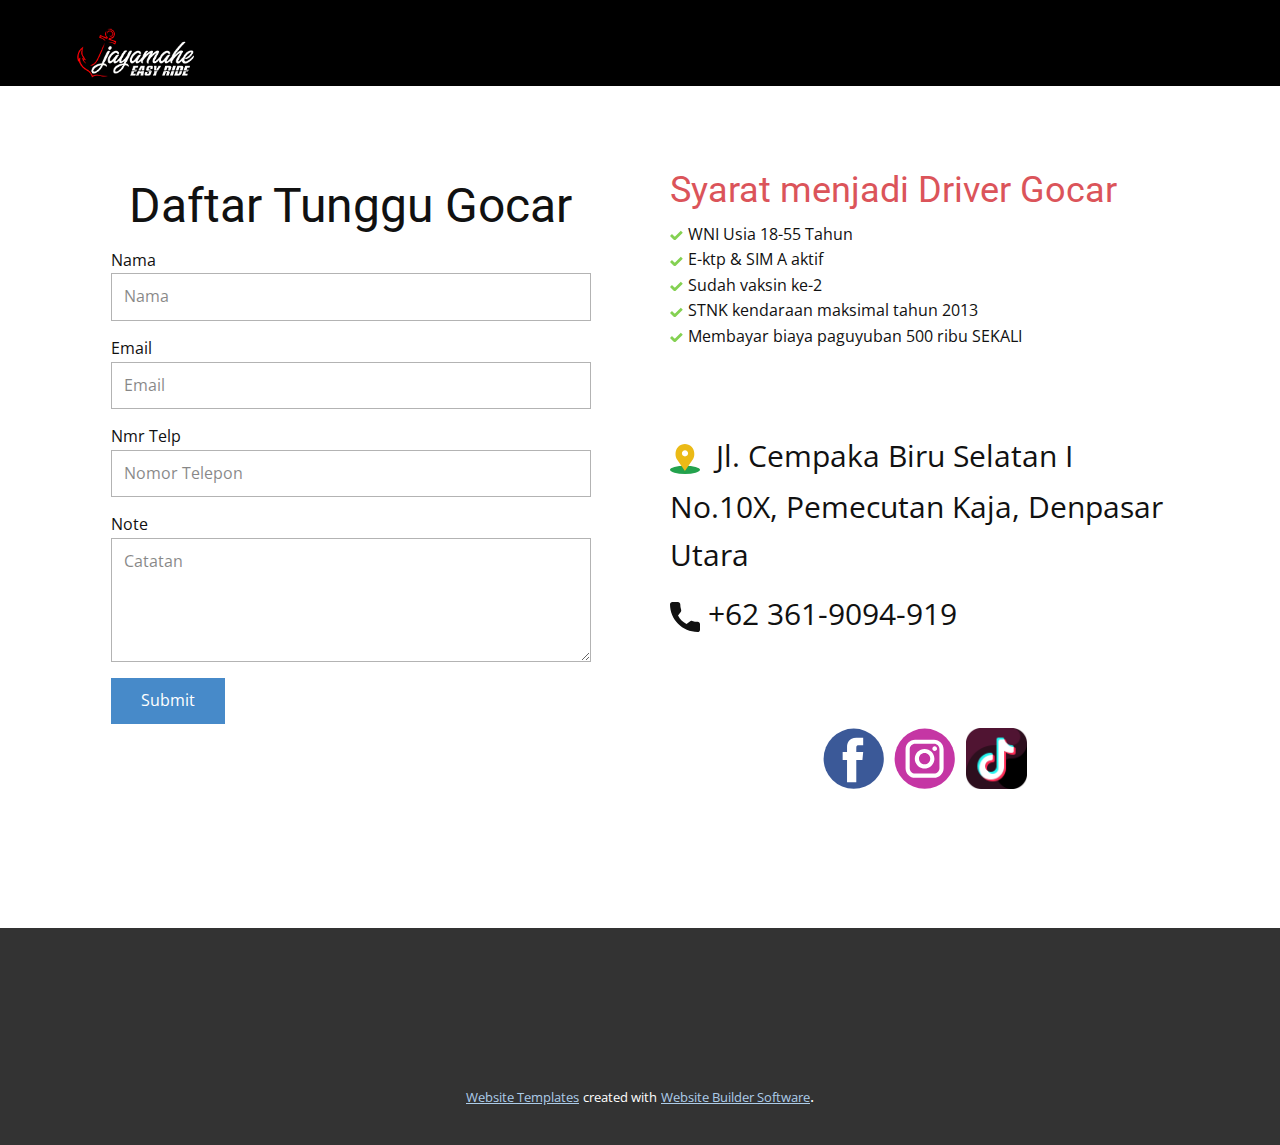
==== index.html @ 1e6f4c0f "push" ====
<!DOCTYPE html>
<html style="font-size: 16px;" lang="en"><head>
    <meta name="viewport" content="width=device-width, initial-scale=1.0">
    <meta charset="utf-8">
    <meta name="keywords" content="Ikuti Kami, Daftar Tunggu Gocar">
    <meta name="description" content="">
    <title>Main</title>
    <link rel="stylesheet" href="nicepage.css" media="screen">
<link rel="stylesheet" href="Main.css" media="screen">
    <script class="u-script" type="text/javascript" src="jquery.js" defer=""></script>
    <script class="u-script" type="text/javascript" src="nicepage.js" defer=""></script>
    <meta name="generator" content="Nicepage 5.5.0, nicepage.com">
    <meta name="referrer" content="origin">
    <link id="u-theme-google-font" rel="stylesheet" href="https://fonts.googleapis.com/css?family=Roboto:100,100i,300,300i,400,400i,500,500i,700,700i,900,900i|Open+Sans:300,300i,400,400i,500,500i,600,600i,700,700i,800,800i">
    
    
    <script type="application/ld+json">{
		"@context": "http://schema.org",
		"@type": "Organization",
		"name": "",
		"logo": "images/WhiteLogo.webp"
}</script>
    <meta name="theme-color" content="#478ac9">
    <meta property="og:title" content="Main">
    <meta property="og:type" content="website">
  <meta data-intl-tel-input-cdn-path="intlTelInput/"></head>
  <body data-home-page="Main.html" data-home-page-title="Main" class="u-body u-xl-mode" data-lang="en"><header class="u-black u-clearfix u-header u-header" id="sec-174e"><div class="u-clearfix u-sheet u-valign-middle-lg u-valign-middle-md u-valign-middle-sm u-valign-middle-xl u-sheet-1">
        <a href="Main.html" class="u-image u-logo u-image-1" data-image-width="200" data-image-height="97" title="Main">
          <img src="images/WhiteLogo.webp" class="u-logo-image u-logo-image-1">
        </a>
      </div></header>
    <section class="u-clearfix u-section-1" id="sec-d362">
      <div class="u-clearfix u-sheet u-sheet-1">
        <div class="u-clearfix u-expanded-width u-layout-wrap u-layout-wrap-1">
          <div class="u-layout">
            <div class="u-layout-row">
              <div class="u-size-30">
                <div class="u-layout-col">
                  <div class="u-container-style u-layout-cell u-size-60 u-layout-cell-1">
                    <div class="u-container-layout u-container-layout-1">
                      <h1 class="u-text u-text-default u-title u-text-1">Daftar Tunggu Gocar</h1>
                      <div class="u-form u-form-1">
                        <form action="https://forms.nicepagesrv.com/v2/form/process" class="u-clearfix u-form-spacing-15 u-form-vertical u-inner-form" style="padding: 15px;" source="email" name="form">
                          <div class="u-form-group u-form-name u-label-top">
                            <label for="name-6797" class="u-label">Nama</label>
                            <input type="text" placeholder="Nama" id="name-6797" name="name" class="u-border-1 u-border-grey-30 u-input u-input-rectangle" required="">
                          </div>
                          <div class="u-form-email u-form-group u-label-top">
                            <label for="email-6797" class="u-label">Email</label>
                            <input type="email" placeholder="Email" id="email-6797" name="email" class="u-border-1 u-border-grey-30 u-input u-input-rectangle" required="">
                          </div>
                          <div class="u-form-group u-form-phone u-label-top">
                            <label for="phone-41a3" class="u-label">Nmr Telp</label>
                            <input type="tel" pattern="\+?\d{0,3}[\s\(\-]?([0-9]{2,3})[\s\)\-]?([\s\-]?)([0-9]{3})[\s\-]?([0-9]{2})[\s\-]?([0-9]{2})" placeholder="Nomor Telepon" id="phone-41a3" name="phone" class="u-border-1 u-border-grey-30 u-input u-input-rectangle" required="">
                          </div>
                          <div class="u-form-group u-form-message u-label-top">
                            <label for="message-6797" class="u-label">Note</label>
                            <textarea placeholder="Catatan" rows="4" cols="50" id="message-6797" name="message" class="u-border-1 u-border-grey-30 u-input u-input-rectangle" required=""></textarea>
                          </div>
                          <div class="u-align-left u-form-group u-form-submit u-label-top">
                            <a href="#" class="u-btn u-btn-submit u-button-style">Submit</a>
                            <input type="submit" value="submit" class="u-form-control-hidden">
                          </div>
                          <div class="u-form-send-message u-form-send-success">Thank you! Your message has been sent.</div>
                          <div class="u-form-send-error u-form-send-message">Unable to send your message. Please fix errors then try again.</div>
                          <input type="hidden" value="" name="recaptchaResponse">
                          <input type="hidden" name="formServices" value="bad738de-72a5-4e34-bc03-6513966a2098">
                        </form>
                      </div>
                    </div>
                  </div>
                </div>
              </div>
              <div class="u-size-30">
                <div class="u-layout-col">
                  <div class="u-container-style u-layout-cell u-size-30 u-layout-cell-2">
                    <div class="u-container-layout u-container-layout-2">
                      <h2 class="u-subtitle u-text u-text-default u-text-palette-2-base u-text-2">Syarat menjadi Driver Gocar</h2>
                      <ul class="u-custom-list u-text u-text-default u-text-3">
                        <li>
                          <div class="u-list-icon u-list-icon-1">
                            <svg class="u-svg-content" viewBox="0 0 512 512" id="svg-a9ae"><path d="m433.1 67.1-231.8 231.9c-6.2 6.2-16.4 6.2-22.6 0l-99.8-99.8-78.9 78.8 150.5 150.5c10.5 10.5 24.6 16.3 39.4 16.3 14.8 0 29-5.9 39.4-16.3l282.7-282.5z" fill="currentColor"></path></svg>
                          </div>
                        </li>
                        <li>WNI Usia 18-55 Tahun</li>
                        <li>
                          <div class="u-list-icon u-list-icon-1">
                            <svg class="u-svg-content" viewBox="0 0 512 512" id="svg-a9ae"><path d="m433.1 67.1-231.8 231.9c-6.2 6.2-16.4 6.2-22.6 0l-99.8-99.8-78.9 78.8 150.5 150.5c10.5 10.5 24.6 16.3 39.4 16.3 14.8 0 29-5.9 39.4-16.3l282.7-282.5z" fill="currentColor"></path></svg>
                          </div>E-ktp &amp; SIM A aktif
                        </li>
                        <li>
                          <div class="u-list-icon u-list-icon-3">
                            <svg class="u-svg-content" viewBox="0 0 512 512" id="svg-a9ae"><path d="m433.1 67.1-231.8 231.9c-6.2 6.2-16.4 6.2-22.6 0l-99.8-99.8-78.9 78.8 150.5 150.5c10.5 10.5 24.6 16.3 39.4 16.3 14.8 0 29-5.9 39.4-16.3l282.7-282.5z" fill="currentColor"></path></svg>
                          </div>Sudah vaksin ke-2
                        </li>
                        <li>
                          <div class="u-list-icon u-list-icon-1">
                            <svg class="u-svg-content" viewBox="0 0 512 512" id="svg-a9ae"><path d="m433.1 67.1-231.8 231.9c-6.2 6.2-16.4 6.2-22.6 0l-99.8-99.8-78.9 78.8 150.5 150.5c10.5 10.5 24.6 16.3 39.4 16.3 14.8 0 29-5.9 39.4-16.3l282.7-282.5z" fill="currentColor"></path></svg>
                          </div>STNK kendaraan maksimal tahun 2013
                        </li>
                        <li>
                          <div class="u-list-icon u-list-icon-1">
                            <svg class="u-svg-content" viewBox="0 0 512 512" id="svg-a9ae"><path d="m433.1 67.1-231.8 231.9c-6.2 6.2-16.4 6.2-22.6 0l-99.8-99.8-78.9 78.8 150.5 150.5c10.5 10.5 24.6 16.3 39.4 16.3 14.8 0 29-5.9 39.4-16.3l282.7-282.5z" fill="currentColor"></path></svg>
                          </div>Membayar biaya paguyuban 500 ribu SEKALI
                        </li>
                      </ul>
                      <p class="u-text u-text-default u-text-4"><span class="u-icon u-icon-1"><svg class="u-svg-content" viewBox="0 0 58 58" x="0px" y="0px" style="width: 1em; height: 1em;"><ellipse style="fill:#23A24D;" cx="29" cy="50" rx="29" ry="8"></ellipse><path style="fill:#EBBA16;" d="M41.676,5.324L41.676,5.324c-7.098-7.098-18.607-7.098-25.706,0h0
	C9.574,11.72,8.855,23.763,14.282,31l14.541,21l14.541-21C48.792,23.763,48.072,11.72,41.676,5.324z M29,24c-3.314,0-6-2.686-6-6
	s2.686-6,6-6s6,2.686,6,6S32.314,24,29,24z"></path></svg><img></span>&nbsp;​&nbsp;Jl. Cempaka Biru Selatan I No.10X, Pemecutan Kaja, Denpasar Utara
                      </p>
                      <a href="https://nicepage.com/c/sports-html-templates" class="u-active-none u-bottom-left-radius-0 u-bottom-right-radius-0 u-btn u-btn-rectangle u-button-style u-hover-none u-none u-radius-0 u-top-left-radius-0 u-top-right-radius-0 u-btn-2"><span class="u-icon"><svg class="u-svg-content" viewBox="0 0 405.333 405.333" x="0px" y="0px" style="width: 1em; height: 1em;"><path d="M373.333,266.88c-25.003,0-49.493-3.904-72.704-11.563c-11.328-3.904-24.192-0.896-31.637,6.699l-46.016,34.752    c-52.8-28.181-86.592-61.952-114.389-114.368l33.813-44.928c8.512-8.512,11.563-20.971,7.915-32.64    C142.592,81.472,138.667,56.96,138.667,32c0-17.643-14.357-32-32-32H32C14.357,0,0,14.357,0,32    c0,205.845,167.488,373.333,373.333,373.333c17.643,0,32-14.357,32-32V298.88C405.333,281.237,390.976,266.88,373.333,266.88z"></path></svg><img></span>&nbsp;+62 361-9094-919
                      </a>
                    </div>
                  </div>
                  <div class="u-align-center u-container-style u-layout-cell u-size-30 u-layout-cell-3">
                    <div class="u-container-layout u-container-layout-3">
                      <div class="u-align-center u-social-icons u-spacing-10 u-social-icons-1">
                        <a class="u-social-url" title="facebook" target="_blank" href="https://www.facebook.com/JayamaheEasyRide"><span class="u-icon u-social-facebook u-social-icon u-icon-3"><svg class="u-svg-link" preserveAspectRatio="xMidYMin slice" viewBox="0 0 112 112" style=""><use xmlns:xlink="http://www.w3.org/1999/xlink" xlink:href="#svg-a585"></use></svg><svg class="u-svg-content" viewBox="0 0 112 112" x="0" y="0" id="svg-a585"><circle fill="currentColor" cx="56.1" cy="56.1" r="55"></circle><path fill="#FFFFFF" d="M73.5,31.6h-9.1c-1.4,0-3.6,0.8-3.6,3.9v8.5h12.6L72,58.3H60.8v40.8H43.9V58.3h-8V43.9h8v-9.2
c0-6.7,3.1-17,17-17h12.5v13.9H73.5z"></path></svg></span>
                        </a>
                        <a class="u-social-url" title="instagram" target="_blank" href="https://www.instagram.com/jayamaheeasyride"><span class="u-icon u-social-icon u-social-instagram u-icon-4"><svg class="u-svg-link" preserveAspectRatio="xMidYMin slice" viewBox="0 0 112 112" style=""><use xmlns:xlink="http://www.w3.org/1999/xlink" xlink:href="#svg-fb38"></use></svg><svg class="u-svg-content" viewBox="0 0 112 112" x="0" y="0" id="svg-fb38"><circle fill="currentColor" cx="56.1" cy="56.1" r="55"></circle><path fill="#FFFFFF" d="M55.9,38.2c-9.9,0-17.9,8-17.9,17.9C38,66,46,74,55.9,74c9.9,0,17.9-8,17.9-17.9C73.8,46.2,65.8,38.2,55.9,38.2
z M55.9,66.4c-5.7,0-10.3-4.6-10.3-10.3c-0.1-5.7,4.6-10.3,10.3-10.3c5.7,0,10.3,4.6,10.3,10.3C66.2,61.8,61.6,66.4,55.9,66.4z"></path><path fill="#FFFFFF" d="M74.3,33.5c-2.3,0-4.2,1.9-4.2,4.2s1.9,4.2,4.2,4.2s4.2-1.9,4.2-4.2S76.6,33.5,74.3,33.5z"></path><path fill="#FFFFFF" d="M73.1,21.3H38.6c-9.7,0-17.5,7.9-17.5,17.5v34.5c0,9.7,7.9,17.6,17.5,17.6h34.5c9.7,0,17.5-7.9,17.5-17.5V38.8
C90.6,29.1,82.7,21.3,73.1,21.3z M83,73.3c0,5.5-4.5,9.9-9.9,9.9H38.6c-5.5,0-9.9-4.5-9.9-9.9V38.8c0-5.5,4.5-9.9,9.9-9.9h34.5
c5.5,0,9.9,4.5,9.9,9.9V73.3z"></path></svg></span>
                        </a>
                        <a class="u-social-url" target="_blank" data-type="Custom" title="Custom" href="https://www.tiktok.com/@jayamaheeasyride"><span class="u-file-icon u-icon u-social-custom u-social-icon u-icon-5"><img src="images/2504942.png" alt=""></span>
                        </a>
                      </div>
                    </div>
                  </div>
                </div>
              </div>
            </div>
          </div>
        </div>
      </div>
    </section>
    
    
    <footer class="u-align-center u-clearfix u-footer u-grey-80 u-footer" id="sec-476c"><div class="u-clearfix u-sheet u-sheet-1"></div></footer>
    <section class="u-backlink u-clearfix u-grey-80">
      <a class="u-link" href="https://nicepage.com/website-templates" target="_blank">
        <span>Website Templates</span>
      </a>
      <p class="u-text">
        <span>created with</span>
      </p>
      <a class="u-link" href="" target="_blank">
        <span>Website Builder Software</span>
      </a>. 
    </section>
  
</body></html>
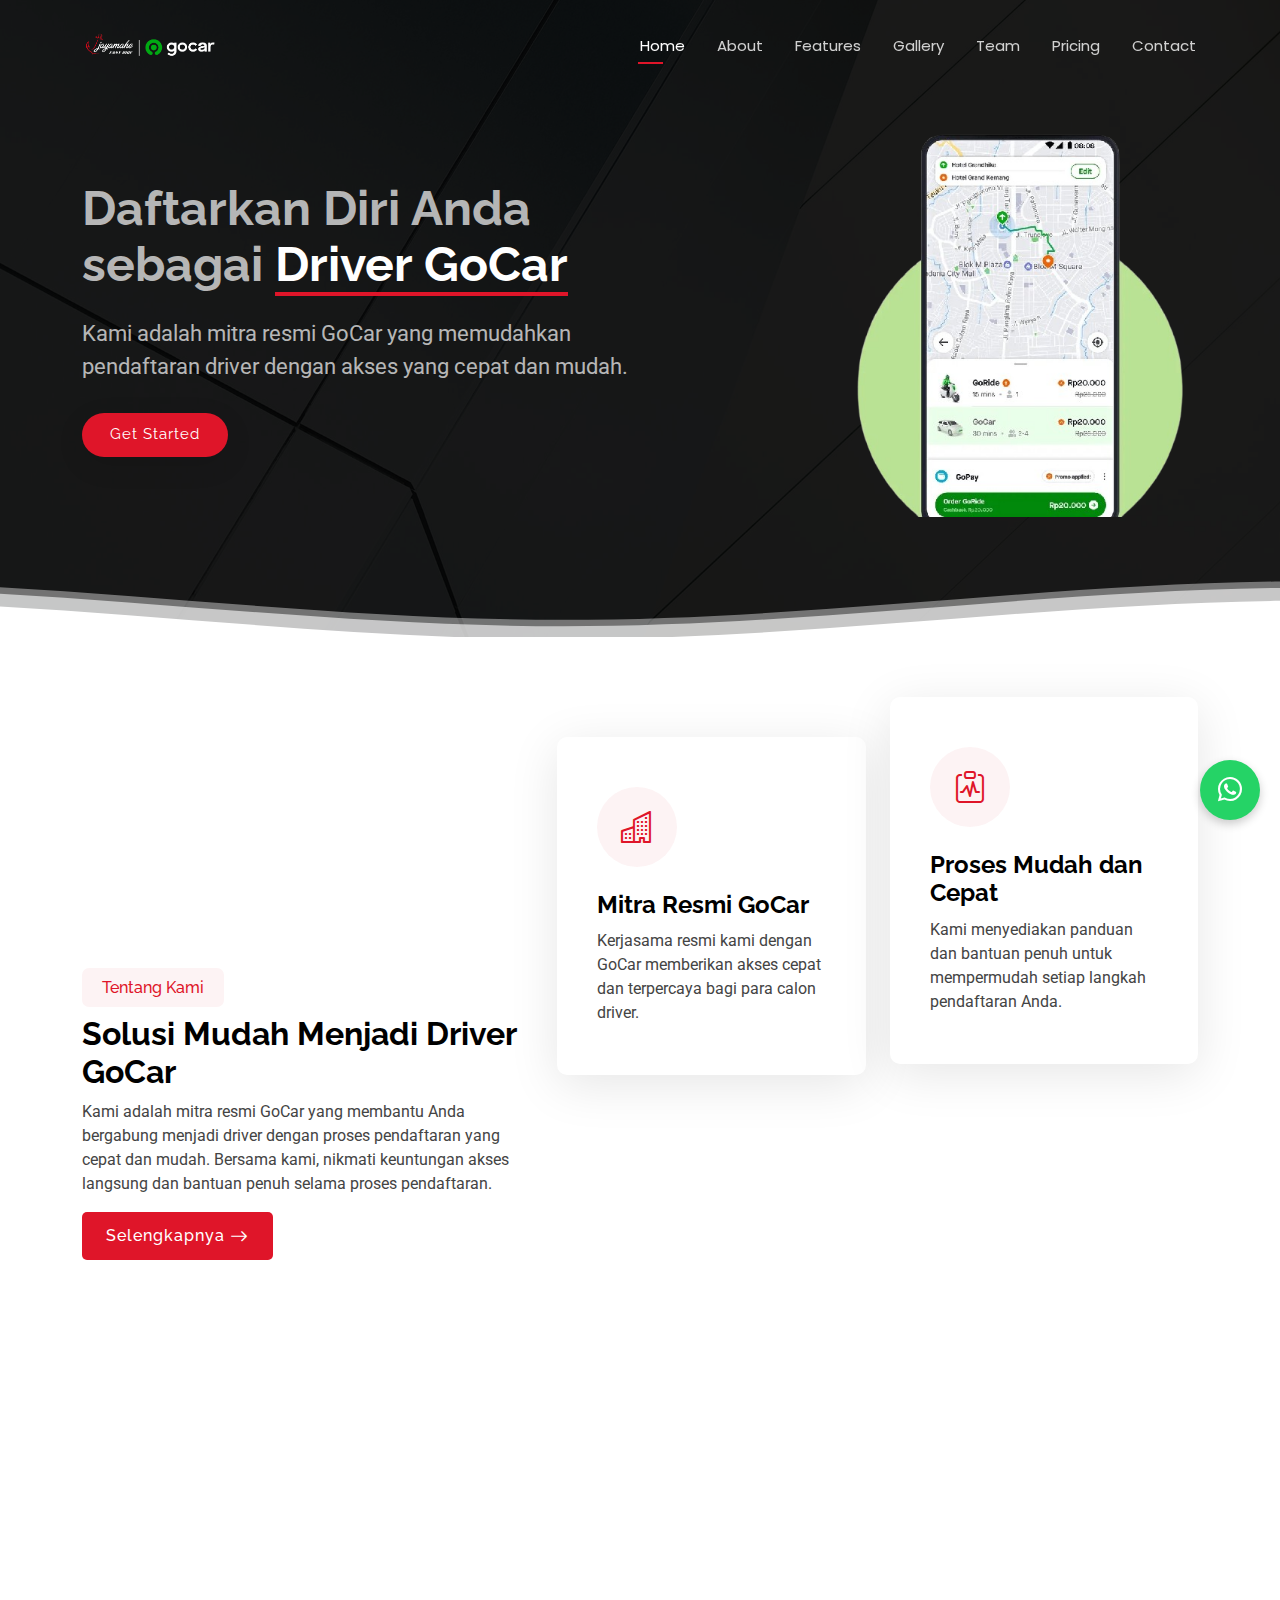
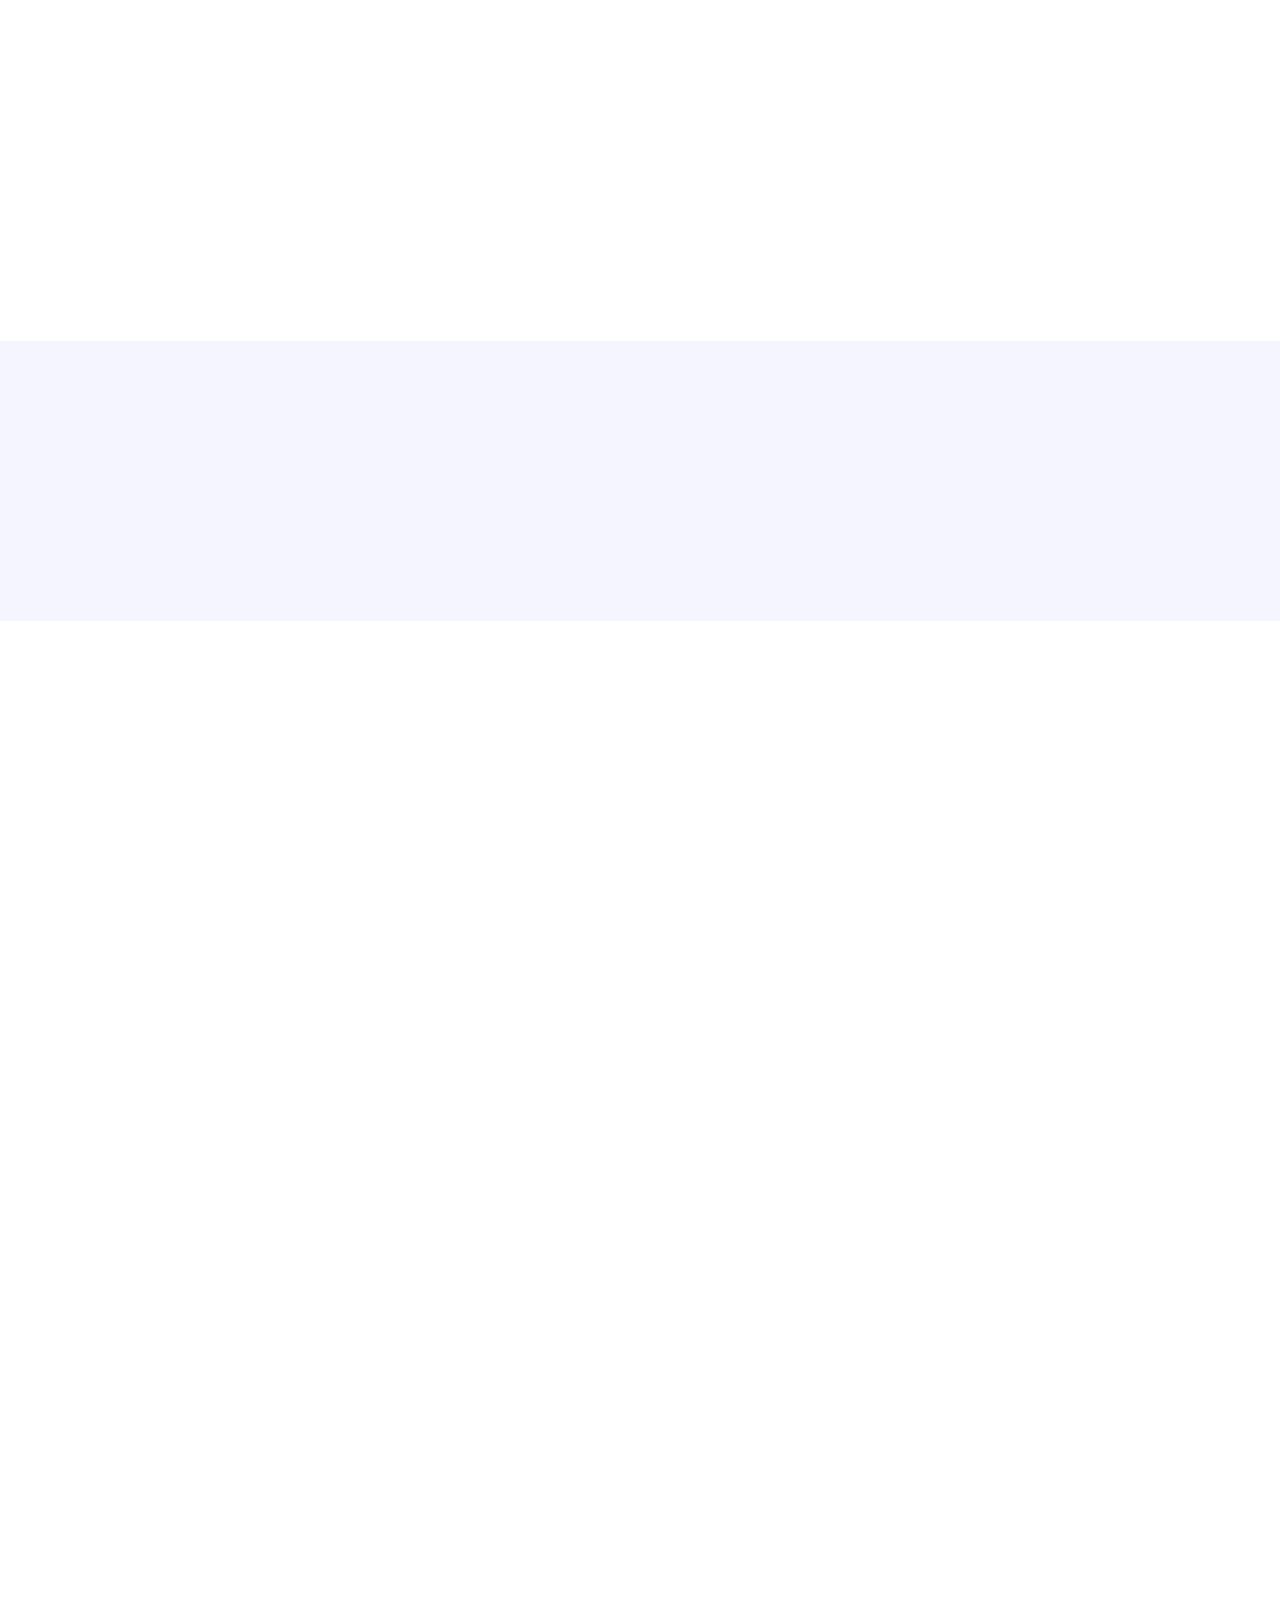
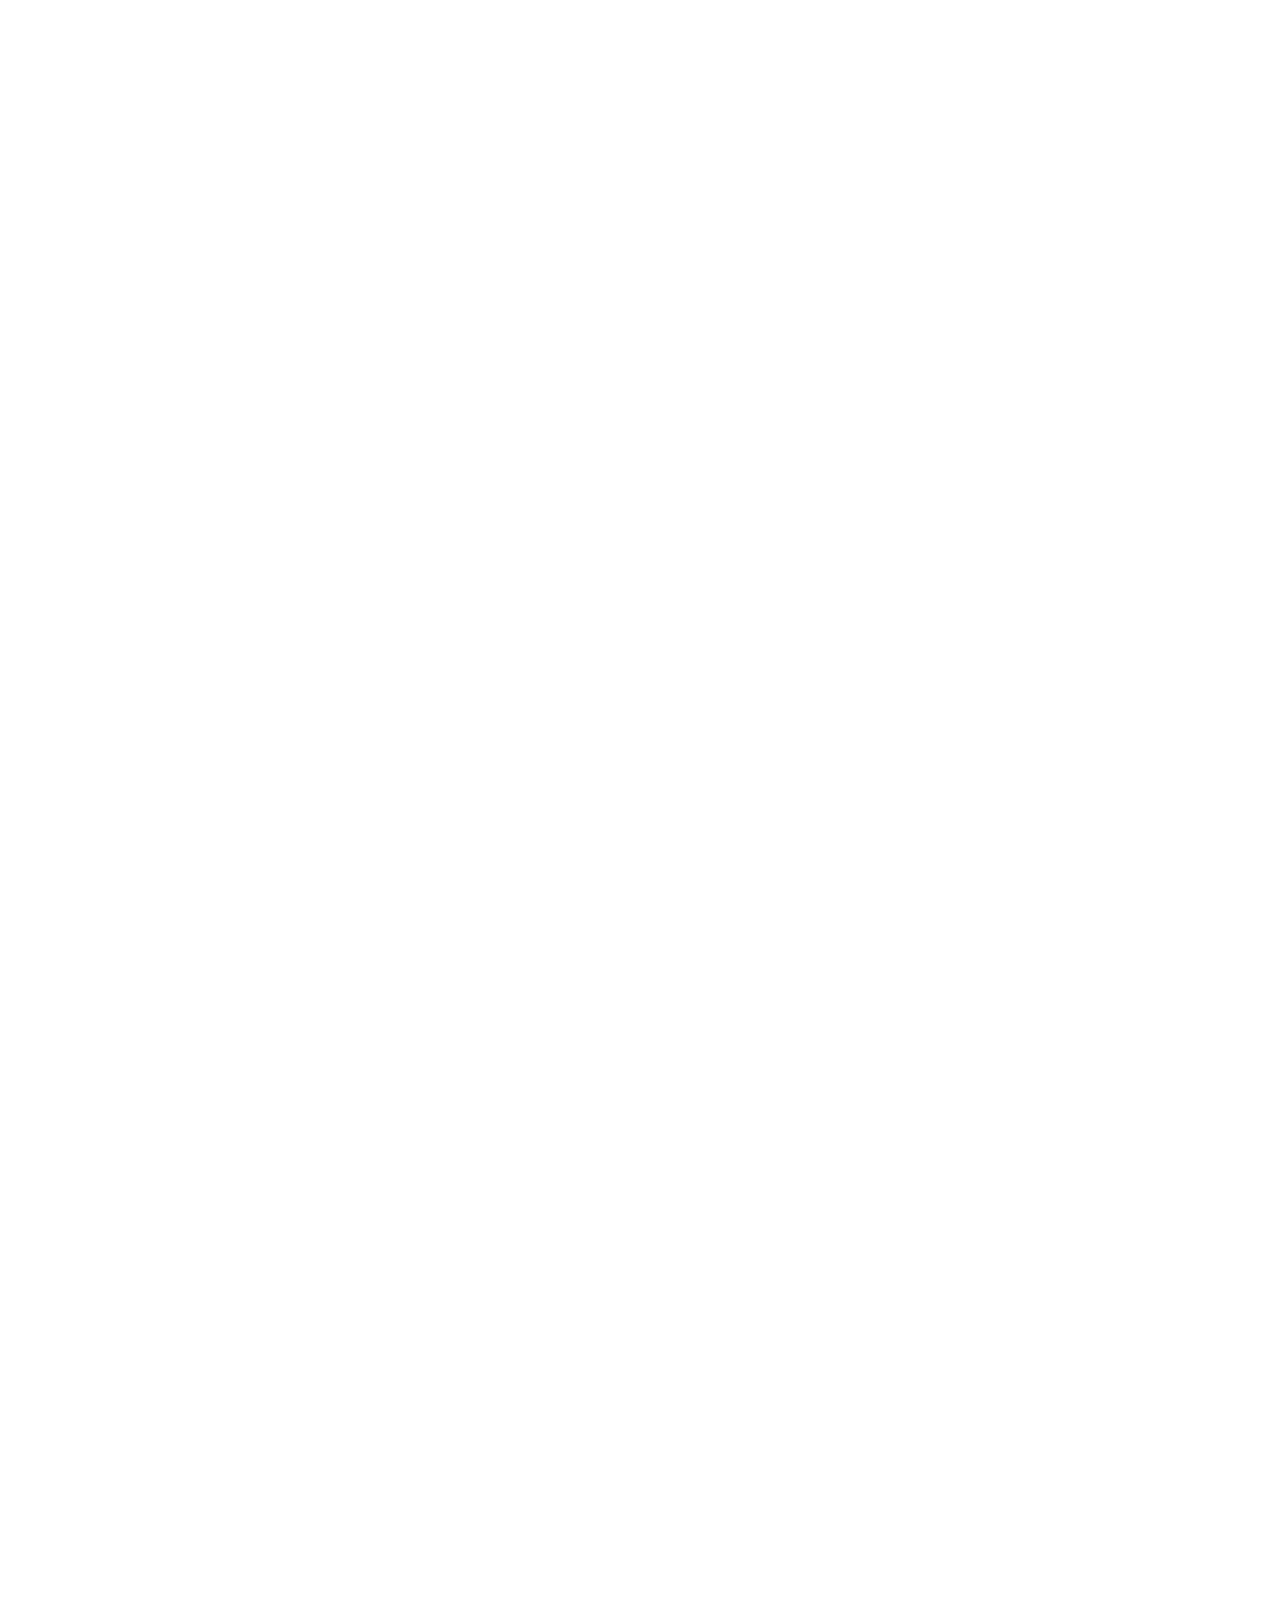
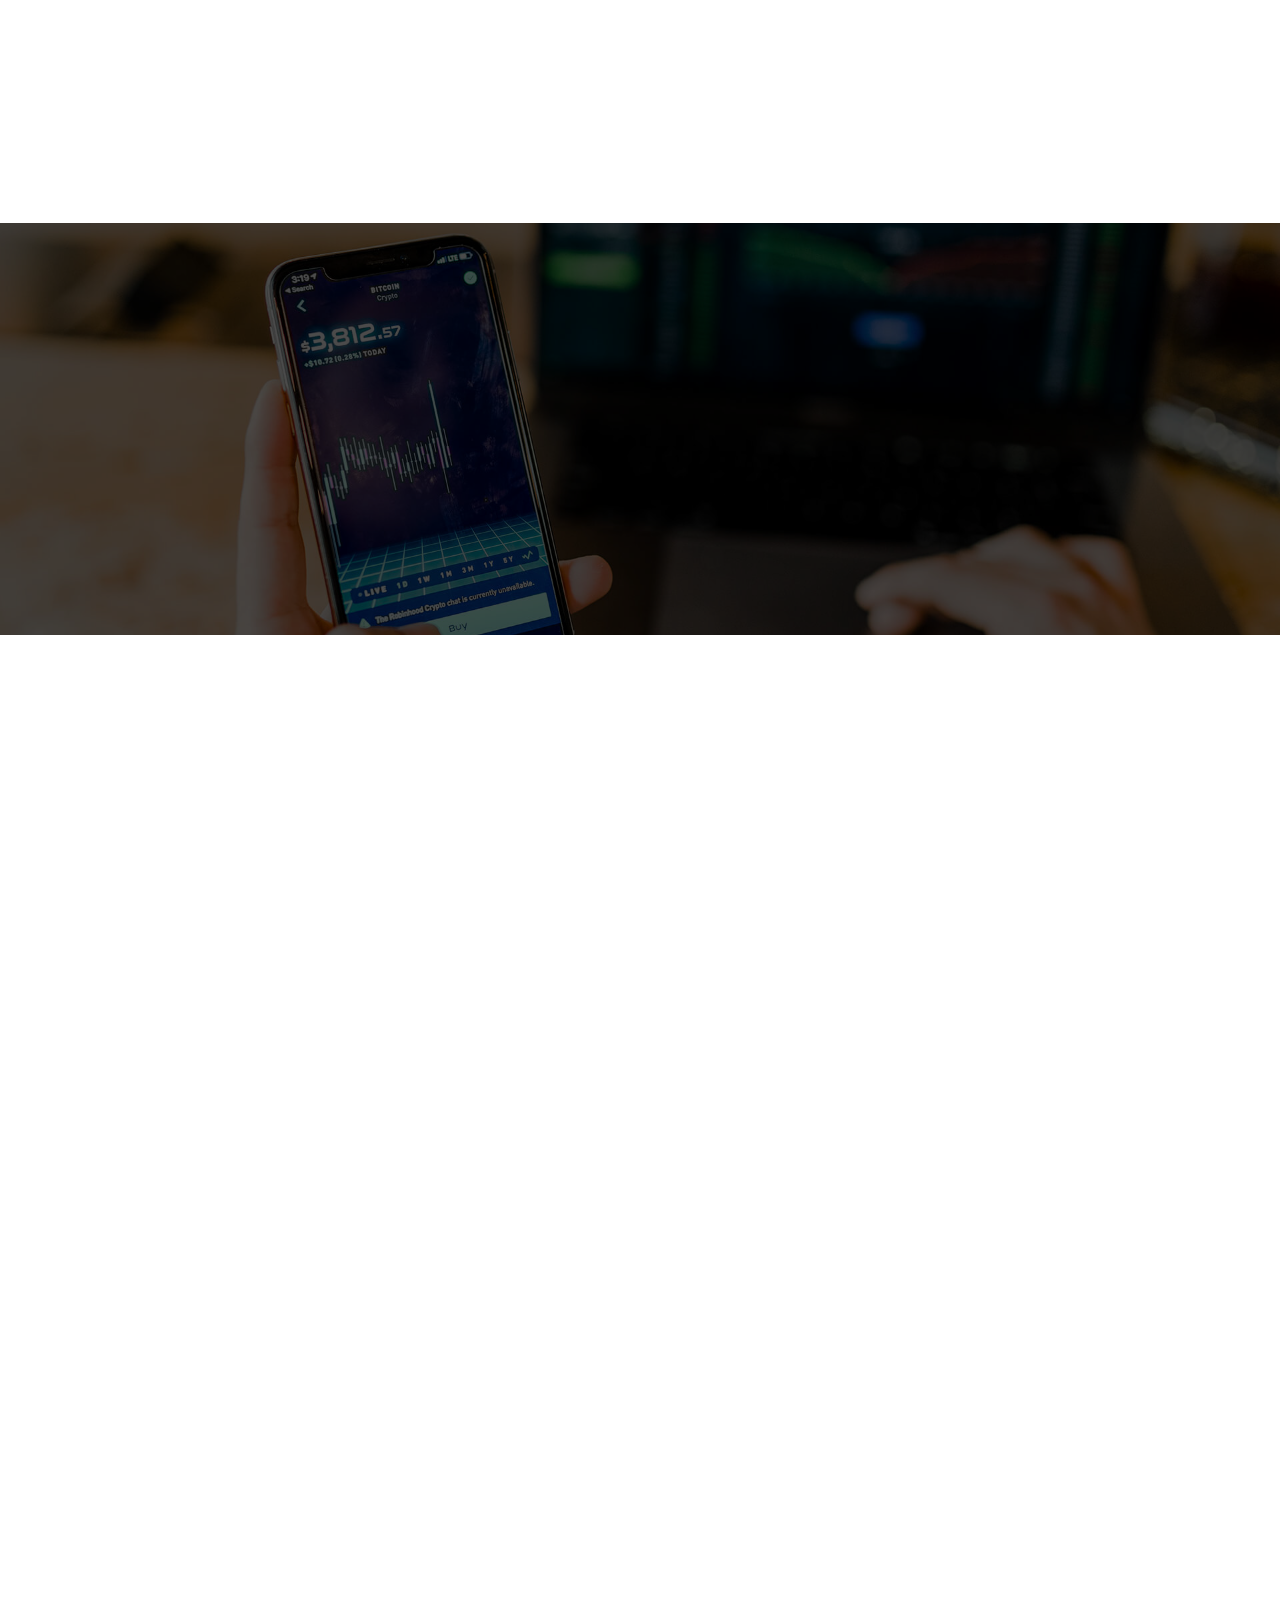
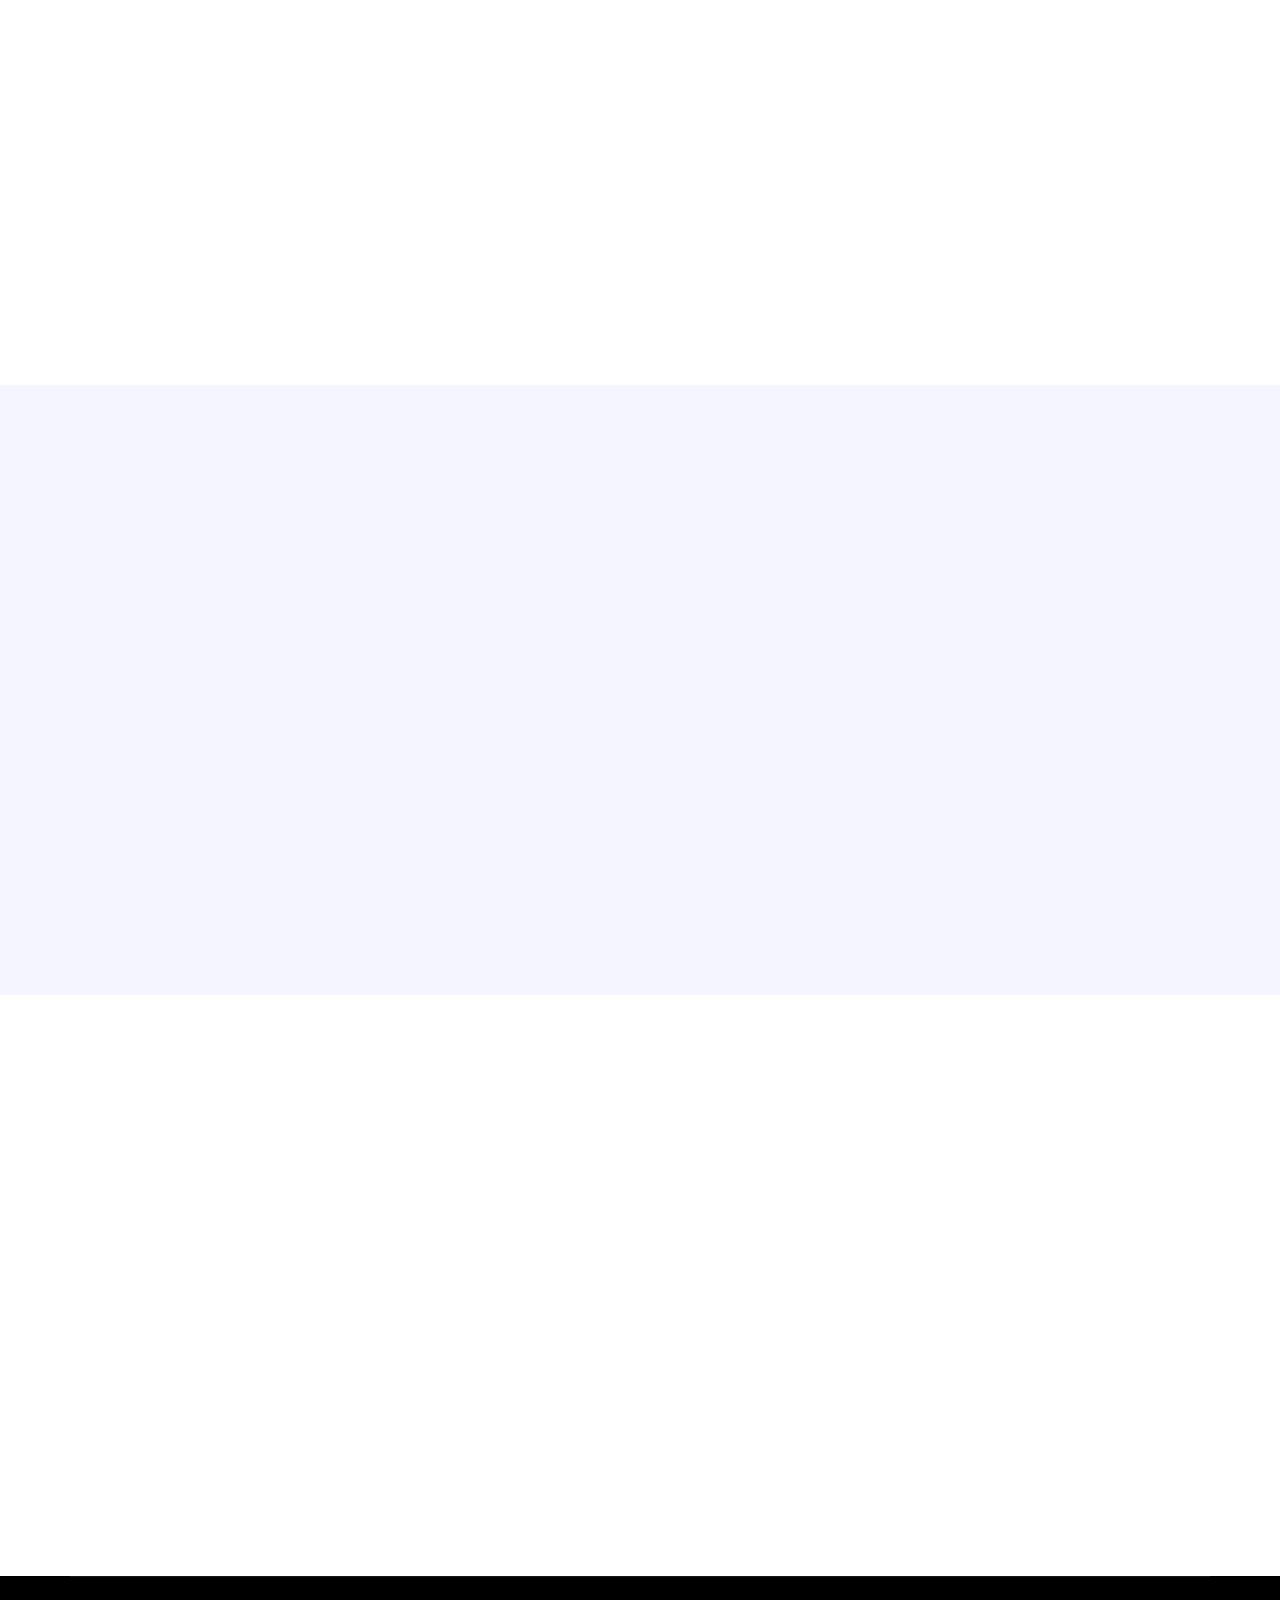
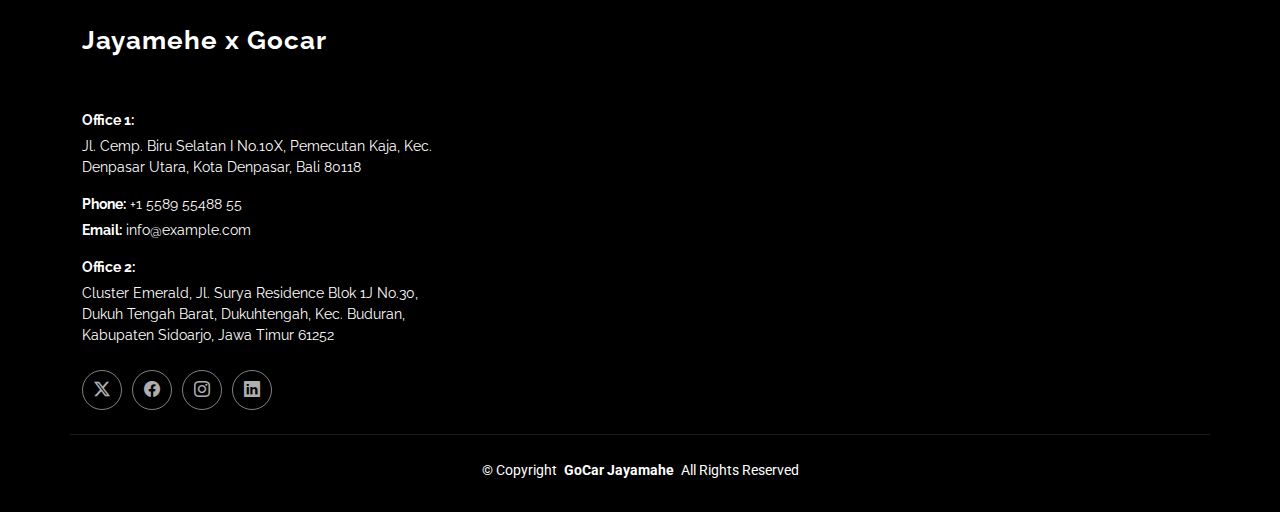
==== commit b621911c: "initial commit" ====
--- a/index.html
+++ b/index.html
@@ -1,153 +1,858 @@
 <!DOCTYPE html>
-<html style="font-size: 16px;" lang="en"><head>
-    <meta name="viewport" content="width=device-width, initial-scale=1.0">
-    <meta charset="utf-8">
-    <meta name="keywords" content="Ikuti Kami, Daftar Tunggu Gocar">
-    <meta name="description" content="">
-    <title>Main</title>
-    <link rel="stylesheet" href="nicepage.css" media="screen">
-<link rel="stylesheet" href="Main.css" media="screen">
-    <script class="u-script" type="text/javascript" src="jquery.js" defer=""></script>
-    <script class="u-script" type="text/javascript" src="nicepage.js" defer=""></script>
-    <meta name="generator" content="Nicepage 5.5.0, nicepage.com">
-    <meta name="referrer" content="origin">
-    <link id="u-theme-google-font" rel="stylesheet" href="https://fonts.googleapis.com/css?family=Roboto:100,100i,300,300i,400,400i,500,500i,700,700i,900,900i|Open+Sans:300,300i,400,400i,500,500i,600,600i,700,700i,800,800i">
-    
-    
-    <script type="application/ld+json">{
-		"@context": "http://schema.org",
-		"@type": "Organization",
-		"name": "",
-		"logo": "images/WhiteLogo.webp"
-}</script>
-    <meta name="theme-color" content="#478ac9">
-    <meta property="og:title" content="Main">
-    <meta property="og:type" content="website">
-  <meta data-intl-tel-input-cdn-path="intlTelInput/"></head>
-  <body data-home-page="Main.html" data-home-page-title="Main" class="u-body u-xl-mode" data-lang="en"><header class="u-black u-clearfix u-header u-header" id="sec-174e"><div class="u-clearfix u-sheet u-valign-middle-lg u-valign-middle-md u-valign-middle-sm u-valign-middle-xl u-sheet-1">
-        <a href="Main.html" class="u-image u-logo u-image-1" data-image-width="200" data-image-height="97" title="Main">
-          <img src="images/WhiteLogo.webp" class="u-logo-image u-logo-image-1">
-        </a>
-      </div></header>
-    <section class="u-clearfix u-section-1" id="sec-d362">
-      <div class="u-clearfix u-sheet u-sheet-1">
-        <div class="u-clearfix u-expanded-width u-layout-wrap u-layout-wrap-1">
-          <div class="u-layout">
-            <div class="u-layout-row">
-              <div class="u-size-30">
-                <div class="u-layout-col">
-                  <div class="u-container-style u-layout-cell u-size-60 u-layout-cell-1">
-                    <div class="u-container-layout u-container-layout-1">
-                      <h1 class="u-text u-text-default u-title u-text-1">Daftar Tunggu Gocar</h1>
-                      <div class="u-form u-form-1">
-                        <form action="https://forms.nicepagesrv.com/v2/form/process" class="u-clearfix u-form-spacing-15 u-form-vertical u-inner-form" style="padding: 15px;" source="email" name="form">
-                          <div class="u-form-group u-form-name u-label-top">
-                            <label for="name-6797" class="u-label">Nama</label>
-                            <input type="text" placeholder="Nama" id="name-6797" name="name" class="u-border-1 u-border-grey-30 u-input u-input-rectangle" required="">
-                          </div>
-                          <div class="u-form-email u-form-group u-label-top">
-                            <label for="email-6797" class="u-label">Email</label>
-                            <input type="email" placeholder="Email" id="email-6797" name="email" class="u-border-1 u-border-grey-30 u-input u-input-rectangle" required="">
-                          </div>
-                          <div class="u-form-group u-form-phone u-label-top">
-                            <label for="phone-41a3" class="u-label">Nmr Telp</label>
-                            <input type="tel" pattern="\+?\d{0,3}[\s\(\-]?([0-9]{2,3})[\s\)\-]?([\s\-]?)([0-9]{3})[\s\-]?([0-9]{2})[\s\-]?([0-9]{2})" placeholder="Nomor Telepon" id="phone-41a3" name="phone" class="u-border-1 u-border-grey-30 u-input u-input-rectangle" required="">
-                          </div>
-                          <div class="u-form-group u-form-message u-label-top">
-                            <label for="message-6797" class="u-label">Note</label>
-                            <textarea placeholder="Catatan" rows="4" cols="50" id="message-6797" name="message" class="u-border-1 u-border-grey-30 u-input u-input-rectangle" required=""></textarea>
-                          </div>
-                          <div class="u-align-left u-form-group u-form-submit u-label-top">
-                            <a href="#" class="u-btn u-btn-submit u-button-style">Submit</a>
-                            <input type="submit" value="submit" class="u-form-control-hidden">
-                          </div>
-                          <div class="u-form-send-message u-form-send-success">Thank you! Your message has been sent.</div>
-                          <div class="u-form-send-error u-form-send-message">Unable to send your message. Please fix errors then try again.</div>
-                          <input type="hidden" value="" name="recaptchaResponse">
-                          <input type="hidden" name="formServices" value="bad738de-72a5-4e34-bc03-6513966a2098">
-                        </form>
-                      </div>
-                    </div>
-                  </div>
-                </div>
-              </div>
-              <div class="u-size-30">
-                <div class="u-layout-col">
-                  <div class="u-container-style u-layout-cell u-size-30 u-layout-cell-2">
-                    <div class="u-container-layout u-container-layout-2">
-                      <h2 class="u-subtitle u-text u-text-default u-text-palette-2-base u-text-2">Syarat menjadi Driver Gocar</h2>
-                      <ul class="u-custom-list u-text u-text-default u-text-3">
-                        <li>
-                          <div class="u-list-icon u-list-icon-1">
-                            <svg class="u-svg-content" viewBox="0 0 512 512" id="svg-a9ae"><path d="m433.1 67.1-231.8 231.9c-6.2 6.2-16.4 6.2-22.6 0l-99.8-99.8-78.9 78.8 150.5 150.5c10.5 10.5 24.6 16.3 39.4 16.3 14.8 0 29-5.9 39.4-16.3l282.7-282.5z" fill="currentColor"></path></svg>
-                          </div>
-                        </li>
-                        <li>WNI Usia 18-55 Tahun</li>
-                        <li>
-                          <div class="u-list-icon u-list-icon-1">
-                            <svg class="u-svg-content" viewBox="0 0 512 512" id="svg-a9ae"><path d="m433.1 67.1-231.8 231.9c-6.2 6.2-16.4 6.2-22.6 0l-99.8-99.8-78.9 78.8 150.5 150.5c10.5 10.5 24.6 16.3 39.4 16.3 14.8 0 29-5.9 39.4-16.3l282.7-282.5z" fill="currentColor"></path></svg>
-                          </div>E-ktp &amp; SIM A aktif
-                        </li>
-                        <li>
-                          <div class="u-list-icon u-list-icon-3">
-                            <svg class="u-svg-content" viewBox="0 0 512 512" id="svg-a9ae"><path d="m433.1 67.1-231.8 231.9c-6.2 6.2-16.4 6.2-22.6 0l-99.8-99.8-78.9 78.8 150.5 150.5c10.5 10.5 24.6 16.3 39.4 16.3 14.8 0 29-5.9 39.4-16.3l282.7-282.5z" fill="currentColor"></path></svg>
-                          </div>Sudah vaksin ke-2
-                        </li>
-                        <li>
-                          <div class="u-list-icon u-list-icon-1">
-                            <svg class="u-svg-content" viewBox="0 0 512 512" id="svg-a9ae"><path d="m433.1 67.1-231.8 231.9c-6.2 6.2-16.4 6.2-22.6 0l-99.8-99.8-78.9 78.8 150.5 150.5c10.5 10.5 24.6 16.3 39.4 16.3 14.8 0 29-5.9 39.4-16.3l282.7-282.5z" fill="currentColor"></path></svg>
-                          </div>STNK kendaraan maksimal tahun 2013
-                        </li>
-                        <li>
-                          <div class="u-list-icon u-list-icon-1">
-                            <svg class="u-svg-content" viewBox="0 0 512 512" id="svg-a9ae"><path d="m433.1 67.1-231.8 231.9c-6.2 6.2-16.4 6.2-22.6 0l-99.8-99.8-78.9 78.8 150.5 150.5c10.5 10.5 24.6 16.3 39.4 16.3 14.8 0 29-5.9 39.4-16.3l282.7-282.5z" fill="currentColor"></path></svg>
-                          </div>Membayar biaya paguyuban 500 ribu SEKALI
-                        </li>
-                      </ul>
-                      <p class="u-text u-text-default u-text-4"><span class="u-icon u-icon-1"><svg class="u-svg-content" viewBox="0 0 58 58" x="0px" y="0px" style="width: 1em; height: 1em;"><ellipse style="fill:#23A24D;" cx="29" cy="50" rx="29" ry="8"></ellipse><path style="fill:#EBBA16;" d="M41.676,5.324L41.676,5.324c-7.098-7.098-18.607-7.098-25.706,0h0
-	C9.574,11.72,8.855,23.763,14.282,31l14.541,21l14.541-21C48.792,23.763,48.072,11.72,41.676,5.324z M29,24c-3.314,0-6-2.686-6-6
-	s2.686-6,6-6s6,2.686,6,6S32.314,24,29,24z"></path></svg><img></span>&nbsp;​&nbsp;Jl. Cempaka Biru Selatan I No.10X, Pemecutan Kaja, Denpasar Utara
-                      </p>
-                      <a href="https://nicepage.com/c/sports-html-templates" class="u-active-none u-bottom-left-radius-0 u-bottom-right-radius-0 u-btn u-btn-rectangle u-button-style u-hover-none u-none u-radius-0 u-top-left-radius-0 u-top-right-radius-0 u-btn-2"><span class="u-icon"><svg class="u-svg-content" viewBox="0 0 405.333 405.333" x="0px" y="0px" style="width: 1em; height: 1em;"><path d="M373.333,266.88c-25.003,0-49.493-3.904-72.704-11.563c-11.328-3.904-24.192-0.896-31.637,6.699l-46.016,34.752    c-52.8-28.181-86.592-61.952-114.389-114.368l33.813-44.928c8.512-8.512,11.563-20.971,7.915-32.64    C142.592,81.472,138.667,56.96,138.667,32c0-17.643-14.357-32-32-32H32C14.357,0,0,14.357,0,32    c0,205.845,167.488,373.333,373.333,373.333c17.643,0,32-14.357,32-32V298.88C405.333,281.237,390.976,266.88,373.333,266.88z"></path></svg><img></span>&nbsp;+62 361-9094-919
-                      </a>
-                    </div>
-                  </div>
-                  <div class="u-align-center u-container-style u-layout-cell u-size-30 u-layout-cell-3">
-                    <div class="u-container-layout u-container-layout-3">
-                      <div class="u-align-center u-social-icons u-spacing-10 u-social-icons-1">
-                        <a class="u-social-url" title="facebook" target="_blank" href="https://www.facebook.com/JayamaheEasyRide"><span class="u-icon u-social-facebook u-social-icon u-icon-3"><svg class="u-svg-link" preserveAspectRatio="xMidYMin slice" viewBox="0 0 112 112" style=""><use xmlns:xlink="http://www.w3.org/1999/xlink" xlink:href="#svg-a585"></use></svg><svg class="u-svg-content" viewBox="0 0 112 112" x="0" y="0" id="svg-a585"><circle fill="currentColor" cx="56.1" cy="56.1" r="55"></circle><path fill="#FFFFFF" d="M73.5,31.6h-9.1c-1.4,0-3.6,0.8-3.6,3.9v8.5h12.6L72,58.3H60.8v40.8H43.9V58.3h-8V43.9h8v-9.2
-c0-6.7,3.1-17,17-17h12.5v13.9H73.5z"></path></svg></span>
-                        </a>
-                        <a class="u-social-url" title="instagram" target="_blank" href="https://www.instagram.com/jayamaheeasyride"><span class="u-icon u-social-icon u-social-instagram u-icon-4"><svg class="u-svg-link" preserveAspectRatio="xMidYMin slice" viewBox="0 0 112 112" style=""><use xmlns:xlink="http://www.w3.org/1999/xlink" xlink:href="#svg-fb38"></use></svg><svg class="u-svg-content" viewBox="0 0 112 112" x="0" y="0" id="svg-fb38"><circle fill="currentColor" cx="56.1" cy="56.1" r="55"></circle><path fill="#FFFFFF" d="M55.9,38.2c-9.9,0-17.9,8-17.9,17.9C38,66,46,74,55.9,74c9.9,0,17.9-8,17.9-17.9C73.8,46.2,65.8,38.2,55.9,38.2
-z M55.9,66.4c-5.7,0-10.3-4.6-10.3-10.3c-0.1-5.7,4.6-10.3,10.3-10.3c5.7,0,10.3,4.6,10.3,10.3C66.2,61.8,61.6,66.4,55.9,66.4z"></path><path fill="#FFFFFF" d="M74.3,33.5c-2.3,0-4.2,1.9-4.2,4.2s1.9,4.2,4.2,4.2s4.2-1.9,4.2-4.2S76.6,33.5,74.3,33.5z"></path><path fill="#FFFFFF" d="M73.1,21.3H38.6c-9.7,0-17.5,7.9-17.5,17.5v34.5c0,9.7,7.9,17.6,17.5,17.6h34.5c9.7,0,17.5-7.9,17.5-17.5V38.8
-C90.6,29.1,82.7,21.3,73.1,21.3z M83,73.3c0,5.5-4.5,9.9-9.9,9.9H38.6c-5.5,0-9.9-4.5-9.9-9.9V38.8c0-5.5,4.5-9.9,9.9-9.9h34.5
-c5.5,0,9.9,4.5,9.9,9.9V73.3z"></path></svg></span>
-                        </a>
-                        <a class="u-social-url" target="_blank" data-type="Custom" title="Custom" href="https://www.tiktok.com/@jayamaheeasyride"><span class="u-file-icon u-icon u-social-custom u-social-icon u-icon-5"><img src="images/2504942.png" alt=""></span>
-                        </a>
-                      </div>
-                    </div>
-                  </div>
-                </div>
-              </div>
-            </div>
-          </div>
-        </div>
-      </div>
-    </section>
-    
-    
-    <footer class="u-align-center u-clearfix u-footer u-grey-80 u-footer" id="sec-476c"><div class="u-clearfix u-sheet u-sheet-1"></div></footer>
-    <section class="u-backlink u-clearfix u-grey-80">
-      <a class="u-link" href="https://nicepage.com/website-templates" target="_blank">
-        <span>Website Templates</span>
+<html lang="en">
+
+<head>
+  <meta charset="utf-8">
+  <meta content="width=device-width, initial-scale=1.0" name="viewport">
+  <title>Gocar Jayamahe</title>
+  <meta name="description" content="">
+  <meta name="keywords" content="">
+
+  <!-- Favicons -->
+  <link href="assets/img/logos.png" rel="icon">
+  <link href="assets/img/logos.png" rel="apple-touch-icon">
+
+  <!-- Fonts -->
+  <link href="https://fonts.googleapis.com" rel="preconnect">
+  <link href="https://fonts.gstatic.com" rel="preconnect" crossorigin>
+  <link href="https://fonts.googleapis.com/css2?family=Roboto:ital,wght@0,100;0,300;0,400;0,500;0,700;0,900;1,100;1,300;1,400;1,500;1,700;1,900&family=Poppins:ital,wght@0,100;0,200;0,300;0,400;0,500;0,600;0,700;0,800;0,900;1,100;1,200;1,300;1,400;1,500;1,600;1,700;1,800;1,900&family=Raleway:ital,wght@0,100;0,200;0,300;0,400;0,500;0,600;0,700;0,800;0,900;1,100;1,200;1,300;1,400;1,500;1,600;1,700;1,800;1,900&display=swap" rel="stylesheet">
+
+  <!-- Vendor CSS Files -->
+  <link href="assets/vendor/bootstrap/css/bootstrap.min.css" rel="stylesheet">
+  <link href="assets/vendor/bootstrap-icons/bootstrap-icons.css" rel="stylesheet">
+  <link href="assets/vendor/aos/aos.css" rel="stylesheet">
+  <link href="assets/vendor/glightbox/css/glightbox.min.css" rel="stylesheet">
+  <link href="assets/vendor/swiper/swiper-bundle.min.css" rel="stylesheet">
+
+  <!-- Main CSS File -->
+  <link href="assets/css/main.css" rel="stylesheet">
+
+  <!-- =======================================================
+  * Template Name: Jayamehe x Gocar
+  * Template URL: https://bootstrapmade.com/bootslander-free-bootstrap-landing-page-template/
+  * Updated: Aug 07 2024 with Bootstrap v5.3.3
+  * Author: BootstrapMade.com
+  * License: https://bootstrapmade.com/license/
+  ======================================================== -->
+</head>
+
+<body class="index-page">
+
+  <header id="header" class="header d-flex align-items-center fixed-top">
+    <div class="container-fluid container-xl position-relative d-flex align-items-center justify-content-between">
+
+      <a href="index.html" class="logo d-flex align-items-center">
+        <img src="assets/img/logos.png" alt="Jayamahe X Gocar" style="max-width: 300px; height: auto;" class="mr-2">
+        <h1 class="sitename"></h1>
       </a>
-      <p class="u-text">
-        <span>created with</span>
-      </p>
-      <a class="u-link" href="" target="_blank">
-        <span>Website Builder Software</span>
-      </a>. 
-    </section>
+
+      <nav id="navmenu" class="navmenu">
+        <ul>
+          <li><a href="#hero" class="active">Home</a></li>
+          <li><a href="#about">About</a></li>
+          <li><a href="#features">Features</a></li>
+          <li><a href="#gallery">Gallery</a></li>
+          <li><a href="#team">Team</a></li>
+          <li><a href="#pricing">Pricing</a></li>
+          <!-- <li class="dropdown"><a href="#"><span>Dropdown</span> <i class="bi bi-chevron-down toggle-dropdown"></i></a>
+            <ul>
+              <li><a href="#">Dropdown 1</a></li>
+              <li class="dropdown"><a href="#"><span>Deep Dropdown</span> <i class="bi bi-chevron-down toggle-dropdown"></i></a>
+                <ul>
+                  <li><a href="#">Deep Dropdown 1</a></li>
+                  <li><a href="#">Deep Dropdown 2</a></li>
+                  <li><a href="#">Deep Dropdown 3</a></li>
+                  <li><a href="#">Deep Dropdown 4</a></li>
+                  <li><a href="#">Deep Dropdown 5</a></li>
+                </ul>
+              </li>
+              <li><a href="#">Dropdown 2</a></li>
+              <li><a href="#">Dropdown 3</a></li>
+              <li><a href="#">Dropdown 4</a></li>
+            </ul>
+          </li> -->
+          <li><a href="#contact">Contact</a></li>
+        </ul>
+        <i class="mobile-nav-toggle d-xl-none bi bi-list"></i>
+      </nav>
+
+    </div>
+  </header>
+
+  <main class="main">
+
+    <!-- Hero Section -->
+    <section id="hero" class="hero section dark-background">
+      <img src="assets/img/hero-bg-2.jpg" alt="" class="hero-bg">
+
+      <div class="container">
+        <div class="row gy-4 justify-content-between">
+          <div class="col-lg-4 order-lg-last hero-img" data-aos="zoom-out" data-aos-delay="100">
+            <img src="assets/img/app-removebg-preview.png" class="img-fluid animated" alt="">
+          </div>
+
+          <div class="col-lg-6  d-flex flex-column justify-content-center" data-aos="fade-in">
+            <h1>Daftarkan Diri Anda sebagai <span>Driver GoCar</span></h1>
+            <p>Kami adalah mitra resmi GoCar yang memudahkan pendaftaran driver dengan akses yang cepat dan mudah.</p>
+            <div class="d-flex">
+              <a href="#about" class="btn-get-started">Get Started</a>
+              <!-- <a href="https://www.youtube.com/watch?v=Y7f98aduVJ8" class="glightbox btn-watch-video d-flex align-items-center"><i class="bi bi-play-circle"></i><span>Watch Video</span></a> -->
+            </div>
+          </div>
+
+        </div>
+      </div>
+
+      <svg class="hero-waves" xmlns="http://www.w3.org/2000/svg" xmlns:xlink="http://www.w3.org/1999/xlink" viewBox="0 24 150 28 " preserveAspectRatio="none">
+        <defs>
+          <path id="wave-path" d="M-160 44c30 0 58-18 88-18s 58 18 88 18 58-18 88-18 58 18 88 18 v44h-352z"></path>
+        </defs>
+        <g class="wave1">
+          <use xlink:href="#wave-path" x="50" y="3"></use>
+        </g>
+        <g class="wave2">
+          <use xlink:href="#wave-path" x="50" y="0"></use>
+        </g>
+        <g class="wave3">
+          <use xlink:href="#wave-path" x="50" y="9"></use>
+        </g>
+      </svg>
+
+    </section><!-- /Hero Section -->
+
+    <!-- About Section -->
+    <section id="about" class="about section">
+      <div class="container" data-aos="fade-up" data-aos-delay="100">
+        <div class="row align-items-xl-center gy-5">
+    
+          <div class="col-xl-5 content">
+            <h3>Tentang Kami</h3>
+            <h2>Solusi Mudah Menjadi Driver GoCar</h2>
+            <p>Kami adalah mitra resmi GoCar yang membantu Anda bergabung menjadi driver dengan proses pendaftaran yang cepat dan mudah. Bersama kami, nikmati keuntungan akses langsung dan bantuan penuh selama proses pendaftaran.</p>
+            <a href="#" class="read-more"><span>Selengkapnya</span><i class="bi bi-arrow-right"></i></a>
+          </div>
+    
+          <div class="col-xl-7">
+            <div class="row gy-4 icon-boxes">
+    
+              <div class="col-md-6" data-aos="fade-up" data-aos-delay="200">
+                <div class="icon-box">
+                  <i class="bi bi-buildings"></i>
+                  <h3>Mitra Resmi GoCar</h3>
+                  <p>Kerjasama resmi kami dengan GoCar memberikan akses cepat dan terpercaya bagi para calon driver.</p>
+                </div>
+              </div> <!-- End Icon Box -->
+    
+              <div class="col-md-6" data-aos="fade-up" data-aos-delay="300">
+                <div class="icon-box">
+                  <i class="bi bi-clipboard-pulse"></i>
+                  <h3>Proses Mudah dan Cepat</h3>
+                  <p>Kami menyediakan panduan dan bantuan penuh untuk mempermudah setiap langkah pendaftaran Anda.</p>
+                </div>
+              </div> <!-- End Icon Box -->
+    
+              <div class="col-md-6" data-aos="fade-up" data-aos-delay="400">
+                <div class="icon-box">
+                  <i class="bi bi-command"></i>
+                  <h3>Dukungan Profesional</h3>
+                  <p>Tim kami selalu siap mendukung Anda untuk memudahkan seluruh proses, dari awal hingga Anda aktif sebagai driver.</p>
+                </div>
+              </div> <!-- End Icon Box -->
+    
+              <div class="col-md-6" data-aos="fade-up" data-aos-delay="500">
+                <div class="icon-box">
+                  <i class="bi bi-graph-up-arrow"></i>
+                  <h3>Keuntungan Maksimal</h3>
+                  <p>Bergabung sebagai driver GoCar dan dapatkan keuntungan serta insentif menarik dari GoCar.</p>
+                </div>
+              </div> <!-- End Icon Box -->
+    
+            </div>
+          </div>
+    
+        </div>
+      </div>
+    </section><!-- /About Section -->
+    
+    <!-- Features Section -->
+    <section id="features" class="features section">
+      <div class="container">
+        <div class="row gy-4">
+          
+          <div class="col-lg-3 col-md-4" data-aos="fade-up" data-aos-delay="100">
+            <div class="features-item">
+              <i class="bi bi-eye" style="color: #ffbb2c;"></i>
+              <h3><a href="" class="stretched-link">Pengawasan Real-time</a></h3>
+            </div>
+          </div><!-- End Feature Item -->
+    
+          <div class="col-lg-3 col-md-4" data-aos="fade-up" data-aos-delay="200">
+            <div class="features-item">
+              <i class="bi bi-infinity" style="color: #5578ff;"></i>
+              <h3><a href="" class="stretched-link">Akses Tanpa Batas</a></h3>
+            </div>
+          </div><!-- End Feature Item -->
+    
+          <div class="col-lg-3 col-md-4" data-aos="fade-up" data-aos-delay="300">
+            <div class="features-item">
+              <i class="bi bi-mortarboard" style="color: #e80368;"></i>
+              <h3><a href="" class="stretched-link">Pelatihan Driver</a></h3>
+            </div>
+          </div><!-- End Feature Item -->
+    
+          <div class="col-lg-3 col-md-4" data-aos="fade-up" data-aos-delay="400">
+            <div class="features-item">
+              <i class="bi bi-nut" style="color: #e361ff;"></i>
+              <h3><a href="" class="stretched-link">Kendaraan Berkualitas</a></h3>
+            </div>
+          </div><!-- End Feature Item -->
+    
+          <div class="col-lg-3 col-md-4" data-aos="fade-up" data-aos-delay="500">
+            <div class="features-item">
+              <i class="bi bi-shuffle" style="color: #47aeff;"></i>
+              <h3><a href="" class="stretched-link">Sistem Pengaturan Fleksibel</a></h3>
+            </div>
+          </div><!-- End Feature Item -->
+    
+          <div class="col-lg-3 col-md-4" data-aos="fade-up" data-aos-delay="600">
+            <div class="features-item">
+              <i class="bi bi-star" style="color: #ffa76e;"></i>
+              <h3><a href="" class="stretched-link">Insentif Menarik</a></h3>
+            </div>
+          </div><!-- End Feature Item -->
+    
+          <div class="col-lg-3 col-md-4" data-aos="fade-up" data-aos-delay="700">
+            <div class="features-item">
+              <i class="bi bi-x-diamond" style="color: #11dbcf;"></i>
+              <h3><a href="" class="stretched-link">Program Loyalitas</a></h3>
+            </div>
+          </div><!-- End Feature Item -->
+    
+          <div class="col-lg-3 col-md-4" data-aos="fade-up" data-aos-delay="800">
+            <div class="features-item">
+              <i class="bi bi-camera-video" style="color: #4233ff;"></i>
+              <h3><a href="" class="stretched-link">Dukungan 24/7</a></h3>
+            </div>
+          </div><!-- End Feature Item -->
+    
+          <div class="col-lg-3 col-md-4" data-aos="fade-up" data-aos-delay="900">
+            <div class="features-item">
+              <i class="bi bi-command" style="color: #b2904f;"></i>
+              <h3><a href="" class="stretched-link">Kendali Penuh</a></h3>
+            </div>
+          </div><!-- End Feature Item -->
+    
+          <div class="col-lg-3 col-md-4" data-aos="fade-up" data-aos-delay="1000">
+            <div class="features-item">
+              <i class="bi bi-dribbble" style="color: #b20969;"></i>
+              <h3><a href="" class="stretched-link">Akses Mudah</a></h3>
+            </div>
+          </div><!-- End Feature Item -->
+    
+          <div class="col-lg-3 col-md-4" data-aos="fade-up" data-aos-delay="1100">
+            <div class="features-item">
+              <i class="bi bi-activity" style="color: #ff5828;"></i>
+              <h3><a href="" class="stretched-link">Kinerja Terukur</a></h3>
+            </div>
+          </div><!-- End Feature Item -->
+    
+          <div class="col-lg-3 col-md-4" data-aos="fade-up" data-aos-delay="1200">
+            <div class="features-item">
+              <i class="bi bi-brightness-high" style="color: #29cc61;"></i>
+              <h3><a href="" class="stretched-link">Inovasi Terdepan</a></h3>
+            </div>
+          </div><!-- End Feature Item -->
+    
+        </div>
+      </div>
+    </section><!-- /Features Section -->
+    
+
+    <!-- Stats Section -->
+    <section id="stats" class="stats section light-background">
+      <div class="container" data-aos="fade-up" data-aos-delay="100">
+        <div class="row gy-4">
+          
+          <div class="col-lg-6 col-md-6 d-flex flex-column align-items-center">
+            <i class="bi bi-people"></i>
+            <div class="stats-item">
+              <span data-purecounter-start="0" data-purecounter-end="2400" data-purecounter-duration="1" class="purecounter"></span>
+              <p>Total Driver Terdaftar</p>
+            </div>
+          </div><!-- End Stats Item -->
+    
+          <div class="col-lg-6 col-md-6 d-flex flex-column align-items-center">
+            <i class="bi bi-headset"></i>
+            <div class="stats-item">
+              <span data-purecounter-start="0" data-purecounter-end="2000" data-purecounter-duration="1" class="purecounter"></span>
+              <p>Jumlah Jam Support</p>
+            </div>
+          </div><!-- End Stats Item -->
+    
+        </div>
+      </div>
+    </section><!-- /Stats Section -->
+    
+    <!-- Details Section -->
+    <section id="details" class="details section">
+      <!-- Judul Bagian -->
+      <div class="container section-title" data-aos="fade-up">
+        <h2>Detail</h2>
+        <div><span>Telusuri</span> <span class="description-title">Dukungan Kami</span></div>
+      </div><!-- Akhir Judul Bagian -->
+    
+      <div class="container">
+    
+        <div class="row gy-4 align-items-center features-item">
+          <div class="col-md-5 d-flex align-items-center" data-aos="zoom-out" data-aos-delay="100">
+            <img src="assets/img/details-1.png" class="img-fluid" alt="Dukungan Pendaftaran Pengemudi">
+          </div>
+          <div class="col-md-7" data-aos="fade-up" data-aos-delay="100">
+            <h3>Dukungan Pendaftaran Pengemudi Melalui Jayamahe</h3>
+            <p class="fst-italic">
+              Kami menyediakan platform mudah bagi pengemudi untuk bergabung, lengkap dengan dukungan proses pendaftaran dan pelatihan.
+            </p>
+            <ul>
+              <li><i class="bi bi-check"></i><span> Panduan langkah demi langkah untuk pendaftaran pengemudi baru melalui platform Jayamahe.</span></li>
+              <li><i class="bi bi-check"></i><span> Proses pendaftaran cepat dengan tim support yang siap membantu setiap saat.</span></li>
+              <li><i class="bi bi-check"></i><span> Fasilitas pelatihan agar pengemudi siap melayani pelanggan dengan standar tinggi.</span></li>
+            </ul>
+          </div>
+        </div><!-- Akhir Fitur -->
+    
+        <div class="row gy-4 align-items-center features-item">
+          <div class="col-md-5 order-1 order-md-2 d-flex align-items-center" data-aos="zoom-out" data-aos-delay="200">
+            <img src="assets/img/details-2.png" class="img-fluid" alt="Dukungan Pelanggan">
+          </div>
+          <div class="col-md-7 order-2 order-md-1" data-aos="fade-up" data-aos-delay="200">
+            <h3>Dukungan 24/7 untuk Pengemudi Jayamahe</h3>
+            <p class="fst-italic">
+              Kami siap mendukung pengemudi Jayamahe kapan saja, dengan layanan bantuan 24 jam untuk memastikan kelancaran operasional.
+            </p>
+            <p>
+              Pengemudi yang mendaftar melalui Jayamahe EasyRide dapat mengakses layanan bantuan kapan pun mereka membutuhkan, baik untuk pertanyaan terkait aplikasi maupun kebutuhan lainnya.
+            </p>
+          </div>
+        </div><!-- Akhir Fitur -->
+    
+        <div class="row gy-4 align-items-center features-item">
+          <div class="col-md-5 d-flex align-items-center" data-aos="zoom-out">
+            <img src="assets/img/details-3.png" class="img-fluid" alt="Fasilitas Tambahan">
+          </div>
+          <div class="col-md-7" data-aos="fade-up">
+            <h3>Fasilitas dan Keuntungan Eksklusif untuk Pengemudi Jayamahe</h3>
+            <p>Pengemudi yang bergabung melalui Jayamahe EasyRide akan mendapatkan akses ke berbagai fasilitas eksklusif, mulai dari program pelatihan hingga kemudahan operasional.</p>
+            <ul>
+              <li><i class="bi bi-check"></i><span> Program pelatihan eksklusif untuk meningkatkan keterampilan pengemudi.</span></li>
+              <li><i class="bi bi-check"></i><span> Dukungan operasional untuk memastikan perjalanan berjalan lancar.</span></li>
+              <li><i class="bi bi-check"></i><span> Kemudahan akses ke berbagai layanan pendukung lainnya.</span></li>
+            </ul>
+          </div>
+        </div><!-- Akhir Fitur -->
+    
+      </div>
+    
+    </section><!-- Akhir Bagian Detail -->
+    
+
+    <!-- Gallery Section -->
+    <section id="gallery" class="gallery section">
+
+      <!-- Section Title -->
+      <div class="container section-title" data-aos="fade-up">
+        <h2>Gallery</h2>
+        <div><span>Check Our</span> <span class="description-title">Gallery</span></div>
+      </div><!-- End Section Title -->
+
+      <div class="container" data-aos="fade-up" data-aos-delay="100">
+
+        <div class="row g-0">
+
+          <div class="col-lg-3 col-md-4">
+            <div class="gallery-item">
+              <a href="assets/img/gallery/gal1.jpeg" class="glightbox" data-gallery="images-gallery">
+                <img src="assets/img/gallery/gal1.jpeg" alt="" class="img-fluid">
+              </a>
+            </div>
+          </div><!-- End Gallery Item -->
+
+          <div class="col-lg-3 col-md-4">
+            <div class="gallery-item">
+              <a href="assets/img/gallery/gal2.jpeg" class="glightbox" data-gallery="images-gallery">
+                <img src="assets/img/gallery/gal2.jpeg" alt="" class="img-fluid">
+              </a>
+            </div>
+          </div><!-- End Gallery Item -->
+
+          <div class="col-lg-3 col-md-4">
+            <div class="gallery-item">
+              <a href="assets/img/gallery/gal3.jpeg" class="glightbox" data-gallery="images-gallery">
+                <img src="assets/img/gallery/gal3.jpeg" alt="" class="img-fluid">
+              </a>
+            </div>
+          </div><!-- End Gallery Item -->
+
+          <div class="col-lg-3 col-md-4">
+            <div class="gallery-item">
+              <a href="assets/img/gallery/gal4.jpeg" class="glightbox" data-gallery="images-gallery">
+                <img src="assets/img/gallery/gal4.jpeg" alt="" class="img-fluid">
+              </a>
+            </div>
+          </div><!-- End Gallery Item -->
+
+          <div class="col-lg-3 col-md-4">
+            <div class="gallery-item">
+              <a href="assets/img/gallery/gal5.jpeg" class="glightbox" data-gallery="images-gallery">
+                <img src="assets/img/gallery/gal5.jpeg" alt="" class="img-fluid">
+              </a>
+            </div>
+          </div><!-- End Gallery Item -->
+
+        
+
+        </div>
+
+      </div>  
+
+    </section><!-- /Gallery Section -->
+
+    <!-- Testimonials Section -->
+    <section id="testimonials" class="testimonials section dark-background">
+
+      <img src="assets/img/testimonials-bg.jpg" class="testimonials-bg" alt="">
+    
+      <div class="container" data-aos="fade-up" data-aos-delay="100">
+    
+        <div class="swiper init-swiper">
+          <script type="application/json" class="swiper-config">
+            {
+              "loop": true,
+              "speed": 600,
+              "autoplay": {
+                "delay": 5000
+              },
+              "slidesPerView": "auto",
+              "pagination": {
+                "el": ".swiper-pagination",
+                "type": "bullets",
+                "clickable": true
+              }
+            }
+          </script>
+          <div class="swiper-wrapper">
+    
+            <div class="swiper-slide">
+              <div class="testimonial-item">
+                <img src="assets/img/testimonials/testimonials-driver1.jpg" class="testimonial-img" alt="">
+                <h3>Budi Santoso</h3>
+                <h4>Driver</h4>
+                <div class="stars">
+                  <i class="bi bi-star-fill"></i><i class="bi bi-star-fill"></i><i class="bi bi-star-fill"></i><i class="bi bi-star-fill"></i><i class="bi bi-star-fill"></i>
+                </div>
+                <p>
+                  <i class="bi bi-quote quote-icon-left"></i>
+                  <span>Pelayanan dari vendor sangat luar biasa. Kendaraan selalu dalam kondisi bersih dan siap pakai, serta koordinasi dengan tim Jayamahe sangat cepat dan responsif. Sangat merekomendasikan!</span>
+                  <i class="bi bi-quote quote-icon-right"></i>
+                </p>
+              </div>
+            </div><!-- End testimonial item -->
+    
+            <div class="swiper-slide">
+              <div class="testimonial-item">
+                <img src="assets/img/testimonials/testimonials-driver2.jpg" class="testimonial-img" alt="">
+                <h3>Agus Pratama</h3>
+                <h4>Driver</h4>
+                <div class="stars">
+                  <i class="bi bi-star-fill"></i><i class="bi bi-star-fill"></i><i class="bi bi-star-fill"></i><i class="bi bi-star-fill"></i><i class="bi bi-star-fill"></i>
+                </div>
+                <p>
+                  <i class="bi bi-quote quote-icon-left"></i>
+                  <span>Saya sangat puas dengan pelayanan yang diberikan. Vendor selalu memberikan support tepat waktu dan kendaraan yang nyaman. Jayamahe benar-benar menjaga kualitas layanan mereka.</span>
+                  <i class="bi bi-quote quote-icon-right"></i>
+                </p>
+              </div>
+            </div><!-- End testimonial item -->
+    
+            <div class="swiper-slide">
+              <div class="testimonial-item">
+                <img src="assets/img/testimonials/testimonials-driver3.jpg" class="testimonial-img" alt="">
+                <h3>Indra Wijaya</h3>
+                <h4>Driver</h4>
+                <div class="stars">
+                  <i class="bi bi-star-fill"></i><i class="bi bi-star-fill"></i><i class="bi bi-star-fill"></i><i class="bi bi-star-fill"></i><i class="bi bi-star-fill"></i>
+                </div>
+                <p>
+                  <i class="bi bi-quote quote-icon-left"></i>
+                  <span>Vendor di Jayamahe sangat profesional dan selalu menyediakan kendaraan yang terawat. Jadwal selalu tepat waktu dan komunikasi sangat mudah. Tidak pernah ada masalah selama saya bekerja.</span>
+                  <i class="bi bi-quote quote-icon-right"></i>
+                </p>
+              </div>
+            </div><!-- End testimonial item -->
+    
+            <div class="swiper-slide">
+              <div class="testimonial-item">
+                <img src="assets/img/testimonials/testimonials-driver4.jpg" class="testimonial-img" alt="">
+                <h3>Rahmat Hidayat</h3>
+                <h4>Driver</h4>
+                <div class="stars">
+                  <i class="bi bi-star-fill"></i><i class="bi bi-star-fill"></i><i class="bi bi-star-fill"></i><i class="bi bi-star-fill"></i><i class="bi bi-star-fill"></i>
+                </div>
+                <p>
+                  <i class="bi bi-quote quote-icon-left"></i>
+                  <span>Vendor di Jayamahe selalu memberikan pelayanan terbaik. Kendaraan selalu dalam kondisi prima dan tidak pernah terlambat. Saya merasa nyaman bekerja sama dengan tim ini.</span>
+                  <i class="bi bi-quote quote-icon-right"></i>
+                </p>
+              </div>
+            </div><!-- End testimonial item -->
+    
+          </div>
+          <div class="swiper-pagination"></div>
+        </div>
+    
+      </div>
+    
+    </section><!-- /Testimonials Section -->
+    
+
+    <!-- Team Section -->
+    <section id="team" class="team section">
+
+      <!-- Section Title -->
+      <div class="container section-title" data-aos="fade-up">
+        <h2>Team</h2>
+        <div><span>Check Our</span> <span class="description-title">Team</span></div>
+      </div><!-- End Section Title -->
+
+      <div class="container">
+
+        <div class="row gy-5">
+
+          <div class="col-lg-4 col-md-6" data-aos="fade-up" data-aos-delay="100">
+            <div class="member">
+              <div class="pic"><img src="assets/img/team/team-1.jpg" class="img-fluid" alt=""></div>
+              <div class="member-info">
+                <h4>Dhimas Pritanto</h4>
+                <span>Support</span>
+                <div class="social">
+                  <a href=""><i class="bi bi-twitter-x"></i></a>
+                  <a href=""><i class="bi bi-facebook"></i></a>
+                  <a href=""><i class="bi bi-instagram"></i></a>
+                  <a href=""><i class="bi bi-linkedin"></i></a>
+                </div>
+              </div>
+            </div>
+          </div><!-- End Team Member -->
+
+          <div class="col-lg-4 col-md-6" data-aos="fade-up" data-aos-delay="200">
+            <div class="member">
+              <div class="pic"><img src="assets/img/team/team-2.jpg" class="img-fluid" alt=""></div>
+              <div class="member-info">
+                <h4>Ayu Dwi</h4>
+                <span>Support</span>
+                <div class="social">
+                  <a href=""><i class="bi bi-twitter-x"></i></a>
+                  <a href=""><i class="bi bi-facebook"></i></a>
+                  <a href=""><i class="bi bi-instagram"></i></a>
+                  <a href=""><i class="bi bi-linkedin"></i></a>
+                </div>
+              </div>
+            </div>
+          </div><!-- End Team Member -->
+
+          <div class="col-lg-4 col-md-6" data-aos="fade-up" data-aos-delay="200">
+            <div class="member">
+              <div class="pic"><img src="assets/img/team/trias.jpeg" class="img-fluid" alt=""></div>
+              <div class="member-info">
+                <h4>Trias</h4>
+                <span>CS Jabodetabek</span>
+                <div class="social">
+                  <a href=""><i class="bi bi-twitter-x"></i></a>
+                  <a href=""><i class="bi bi-facebook"></i></a>
+                  <a href=""><i class="bi bi-instagram"></i></a>
+                  <a href=""><i class="bi bi-linkedin"></i></a>
+                </div>
+              </div>
+            </div>
+          </div><!-- End Team Member -->
+
+          <!-- <div class="col-lg-4 col-md-6" data-aos="fade-up" data-aos-delay="300">
+            <div class="member">
+              <div class="pic"><img src="assets/img/team/team-3.jpg" class="img-fluid" alt=""></div>
+              <div class="member-info">
+                <h4>William Anderson</h4>
+                <span>CTO</span>
+                <div class="social">
+                  <a href=""><i class="bi bi-twitter-x"></i></a>
+                  <a href=""><i class="bi bi-facebook"></i></a>
+                  <a href=""><i class="bi bi-instagram"></i></a>
+                  <a href=""><i class="bi bi-linkedin"></i></a>
+                </div>
+              </div>
+            </div>
+          </div>End Team Member -->
+
+        </div>
+
+      </div>
+
+    </section><!-- /Team Section -->
+
+    <!-- Pricing Section -->
+    <section id="pricing" class="pricing section">
+
+      <!-- Section Title -->
+      <div class="container section-title" data-aos="fade-up">
+        <h2>Harga Pendaftaran</h2>
+        <div><span>Cek Pilihan</span> <span class="description-title">Paket Pendaftaran</span></div>
+      </div><!-- End Section Title -->
+    
+      <div class="container">
+    
+        <div class="row gy-4">
+    
+          <!-- Paket Pendaftaran Normal -->
+          <div class="col-lg-6" data-aos="zoom-in" data-aos-delay="100">
+            <div class="pricing-item">
+              <h3>Pendaftaran Dengan rental Harian</h3>
+              <p class="description">Bergabung sebagai mitra pengemudi Jayamahe dengan paket pendaftaran standar, tanpa biaya bulanan.</p>
+              <h4><sup>Rp</sup>190.000<span> / Hari</span></h4>
+              <a href="https://api.whatsapp.com/send/?phone=6281990949191&text=Halo+saya+mau+rental+mobil&type=phone_number&app_absent=0" class="cta-btn">Pesan Sekarang</a>
+              <p class="text-center small">Tanpa kartu kredit diperlukan</p>
+              <ul>
+                <li><i class="bi bi-check"></i> <span>Akses ke aplikasi Jayamahe</span></li>
+                <li><i class="bi bi-check"></i> <span>Bantuan tim dukungan 24/7</span></li>
+                <li class="na"><i class="bi bi-x"></i> <span>Program kepemilikan kendaraan</span></li>
+              </ul>
+            </div>
+          </div><!-- End Paket Pendaftaran Normal -->
+    
+          <!-- Paket Pendaftaran dengan Program Kepemilikan Mobil -->
+          <div class="col-lg-6" data-aos="zoom-in" data-aos-delay="200">
+            <div class="pricing-item featured">
+              <p class="popular">Program Populer</p>
+              <h3>Pendaftaran dengan Kepemilikan Mobil</h3>
+              <p class="description">Dapatkan kesempatan memiliki kendaraan dengan program kepemilikan mobil dari Jayamahe.</p>
+              <h4><sup>Rp</sup>1.750.000<span> / minggu</span></h4>
+              <a href="https://mo-vus.com/jayamahe" class="cta-btn">Mulai Sekarang</a>
+              <p class="text-center small">Program cicilan kendaraan tersedia</p>
+              <ul>
+                <li><i class="bi bi-check"></i> <span>Akses ke aplikasi Jayamahe</span></li>
+                <li><i class="bi bi-check"></i> <span>Bantuan tim dukungan 24/7</span></li>
+                <li><i class="bi bi-check"></i> <span>Program kepemilikan kendaraan</span></li>
+              </ul>
+            </div>
+          </div><!-- End Paket Pendaftaran dengan Kepemilikan Mobil -->
+    
+        </div>
+    
+      </div>
+    
+    </section><!-- /Pricing Section -->
+    
+
+    <!-- Faq Section -->
+    <section id="faq" class="faq section light-background">
+      <div class="container-fluid">
+        <div class="row gy-4">
+    
+          <div class="col-lg-7 d-flex flex-column justify-content-center order-2 order-lg-1">
+    
+            <div class="content px-xl-5" data-aos="fade-up" data-aos-delay="100">
+              <h3><span>Pertanyaan yang </span><strong>Sering Diajukan</strong></h3>
+              <p>
+                Temukan jawaban atas pertanyaan umum mengenai layanan dan dukungan yang diberikan oleh Jayamahe EasyRide untuk para pengemudi dan pelanggan.
+              </p>
+            </div>
+    
+            <div class="faq-container px-xl-5" data-aos="fade-up" data-aos-delay="200">
+    
+              <div class="faq-item faq-active">
+                <i class="faq-icon bi bi-question-circle"></i>
+                <h3>Bagaimana cara mendaftar sebagai pengemudi di Jayamahe EasyRide?</h3>
+                <div class="faq-content">
+                  <p>Pengemudi dapat mendaftar melalui aplikasi Jayamahe dengan mengisi data yang dibutuhkan. Setelah pendaftaran, tim kami akan memverifikasi data untuk memastikan kelayakan Anda.</p>
+                </div>
+                <i class="faq-toggle bi bi-chevron-right"></i>
+              </div><!-- End Faq item-->
+    
+              <div class="faq-item">
+                <i class="faq-icon bi bi-question-circle"></i>
+                <h3>Apa saja syarat untuk menjadi pengemudi Jayamahe?</h3>
+                <div class="faq-content">
+                  <p>Syarat utama termasuk kepemilikan SIM aktif, STNK kendaraan, dan KTP yang valid. Kami juga melakukan pengecekan latar belakang sebagai bagian dari proses verifikasi.</p>
+                </div>
+                <i class="faq-toggle bi bi-chevron-right"></i>
+              </div><!-- End Faq item-->
+    
+              <div class="faq-item">
+                <i class="faq-icon bi bi-question-circle"></i>
+                <h3>Bagaimana cara menghubungi dukungan jika mengalami kendala saat berkendara?</h3>
+                <div class="faq-content">
+                  <p>Pengemudi dapat menghubungi tim dukungan Jayamahe EasyRide 24/7 melalui aplikasi. Kami siap membantu dalam menangani masalah teknis maupun non-teknis.</p>
+                </div>
+                <i class="faq-toggle bi bi-chevron-right"></i>
+              </div><!-- End Faq item-->
+    
+            </div>
+    
+          </div>
+    
+          <div class="col-lg-5 order-1 order-lg-2">
+            <img src="assets/img/faq.jpg" class="img-fluid" alt="FAQ Jayamahe EasyRide" data-aos="zoom-in" data-aos-delay="100">
+          </div>
+        </div>
+      </div>
+    </section><!-- Akhir Bagian FAQ -->
+    
+
+    <!-- Contact Section -->
+    <section id="contact" class="contact section">
+
+      <!-- Section Title -->
+      <div class="container section-title" data-aos="fade-up">
+        <h2>Contact</h2>
+        <div><span>Check Our</span> <span class="description-title">Contact</span></div>
+      </div><!-- End Section Title -->
+    
+      <div class="container" data-aos="fade" data-aos-delay="100">
+    
+        <div class="row gy-4">
+    
+          <div class="col-lg-4">
+            <div class="info-item d-flex" data-aos="fade-up" data-aos-delay="200">
+              <i class="bi bi-geo-alt flex-shrink-0"></i>
+              <div>
+                <h3>Address</h3>
+                <p>Jl. Cemp. Biru Selatan I No.10X, Pemecutan Kaja, Kec. Denpasar Utara, Kota Denpasar, Bali 80118</p>
+              </div>
+            </div><!-- End Info Item -->
+    
+            <div class="info-item d-flex" data-aos="fade-up" data-aos-delay="300">
+              <i class="bi bi-telephone flex-shrink-0"></i>
+              <div>
+                <h3>Call Us</h3>
+                <p>+62 822-3579-2829</p>
+              </div>
+            </div><!-- End Info Item -->
+    
+            <div class="info-item d-flex" data-aos="fade-up" data-aos-delay="400">
+              <i class="bi bi-envelope flex-shrink-0"></i>
+              <div>
+                <h3>Email Us</h3>
+                <p>gocar.jayamaheeasyride@gmail.com</p>
+              </div>
+            </div><!-- End Info Item -->
+    
+          </div>
+    
+          <div class="col-lg-8">
+            <form action="forms/contact.php" method="post" class="php-email-form" data-aos="fade-up" data-aos-delay="200">
+              <div class="row gy-4">
+    
+                <div class="col-md-6">
+                  <input type="text" name="name" class="form-control" placeholder="Your Name" required="">
+                </div>
+    
+                <div class="col-md-6 ">
+                  <input type="email" class="form-control" name="email" placeholder="Your Email" required="">
+                </div>
+    
+                <div class="col-md-12">
+                  <input type="text" class="form-control" name="subject" placeholder="Subject" required="">
+                </div>
+    
+                <div class="col-md-12">
+                  <textarea class="form-control" name="message" rows="6" placeholder="Message" required=""></textarea>
+                </div>
+    
+                <div class="col-md-12 text-center">
+                  <div class="loading">Loading</div>
+                  <div class="error-message"></div>
+                  <div class="sent-message">Your message has been sent. Thank you!</div>
+    
+                  <button type="submit">Send Message</button>
+                </div>
+    
+              </div>
+            </form>
+          </div><!-- End Contact Form -->
+    
+        </div>
+    
+      </div>
+    
+    </section><!-- /Contact Section -->
+    
+
+  </main>
+
+  <footer id="footer" class="footer dark-background">
+
+    <div class="container footer-top">
+      <div class="row gy-4">
+        <div class="col-lg-4 col-md-6 footer-about">
+          <a href="index.html" class="logo d-flex align-items-center">
+            <span class="sitename">Jayamehe x Gocar</span>
+          </a>
+          <div class="footer-contact pt-3">
+            <p class="mt-3"><strong>Office 1:</strong></p>
+            <p>Jl. Cemp. Biru Selatan I No.10X, Pemecutan Kaja, Kec. Denpasar Utara, Kota Denpasar, Bali 80118</p>
+            <p class="mt-3"><strong>Phone:</strong> <span>+1 5589 55488 55</span></p>
+            <p><strong>Email:</strong> <span>info@example.com</span></p>
+            <p class="mt-3"><strong>Office 2:</strong></p>
+            <p>Cluster Emerald, Jl. Surya Residence Blok 1J No.30, Dukuh Tengah Barat, Dukuhtengah, Kec. Buduran, Kabupaten Sidoarjo, Jawa Timur 61252</p>
+          </div>
+          <div class="social-links d-flex mt-4">
+            <a href=""><i class="bi bi-twitter-x"></i></a>
+            <a href=""><i class="bi bi-facebook"></i></a>
+            <a href=""><i class="bi bi-instagram"></i></a>
+            <a href=""><i class="bi bi-linkedin"></i></a>
+          </div>
+        </div>
   
-</body></html>+      </div>
+    </div>
+  
+    <div class="container copyright text-center mt-4">
+      <p>© <span>Copyright</span> <strong class="px-1 sitename">GoCar Jayamahe</strong> <span>All Rights Reserved</span></p>
+      <div class="credits">
+      </div>
+    </div>
+    
+  
+  </footer>
+  
+
+  <!-- Scroll Top -->
+<!-- Wrapper for both buttons -->
+<div style="position: fixed; bottom: 80px; right: 20px; display: flex; flex-direction: column; gap: 10px; z-index: 1000;">
+  
+  <!-- Scroll to Top Button -->
+  <a href="#" id="scroll-top" class="scroll-top d-flex align-items-center justify-content-center" style="background-color: #ff0000; color: white; border-radius: 50%; width: 60px; height: 60px; display: flex; align-items: center; justify-content: center; font-size: 24px; box-shadow: 0 4px 10px rgba(0, 0, 0, 0.2); transition: background-color 0.3s ease;">
+    <i class="bi bi-arrow-up-short" style="font-size: 24px;"></i>
+  </a>
+  
+  <!-- WhatsApp Button -->
+  <a href="https://chat.whatsapp.com/EhzXH6tTZ8YCtjhfWffeam" target="_blank" style="background-color: #25d366; color: white; border-radius: 50%; width: 60px; height: 60px; display: flex; align-items: center; justify-content: center; font-size: 24px; box-shadow: 0 4px 10px rgba(0, 0, 0, 0.2); transition: background-color 0.3s ease;">
+    <i class="bi bi-whatsapp" style="font-size: 24px;"></i>
+  </a>
+
+</div>
+
+  <!-- Preloader -->
+  <div id="preloader"></div>
+
+  <!-- Vendor JS Files -->
+  <script src="assets/vendor/bootstrap/js/bootstrap.bundle.min.js"></script>
+  <script src="assets/vendor/php-email-form/validate.js"></script>
+  <script src="assets/vendor/aos/aos.js"></script>
+  <script src="assets/vendor/glightbox/js/glightbox.min.js"></script>
+  <script src="assets/vendor/purecounter/purecounter_vanilla.js"></script>
+  <script src="assets/vendor/swiper/swiper-bundle.min.js"></script>
+
+  <!-- Main JS File -->
+  <script src="assets/js/main.js"></script>
+
+</body>
+
+</html>